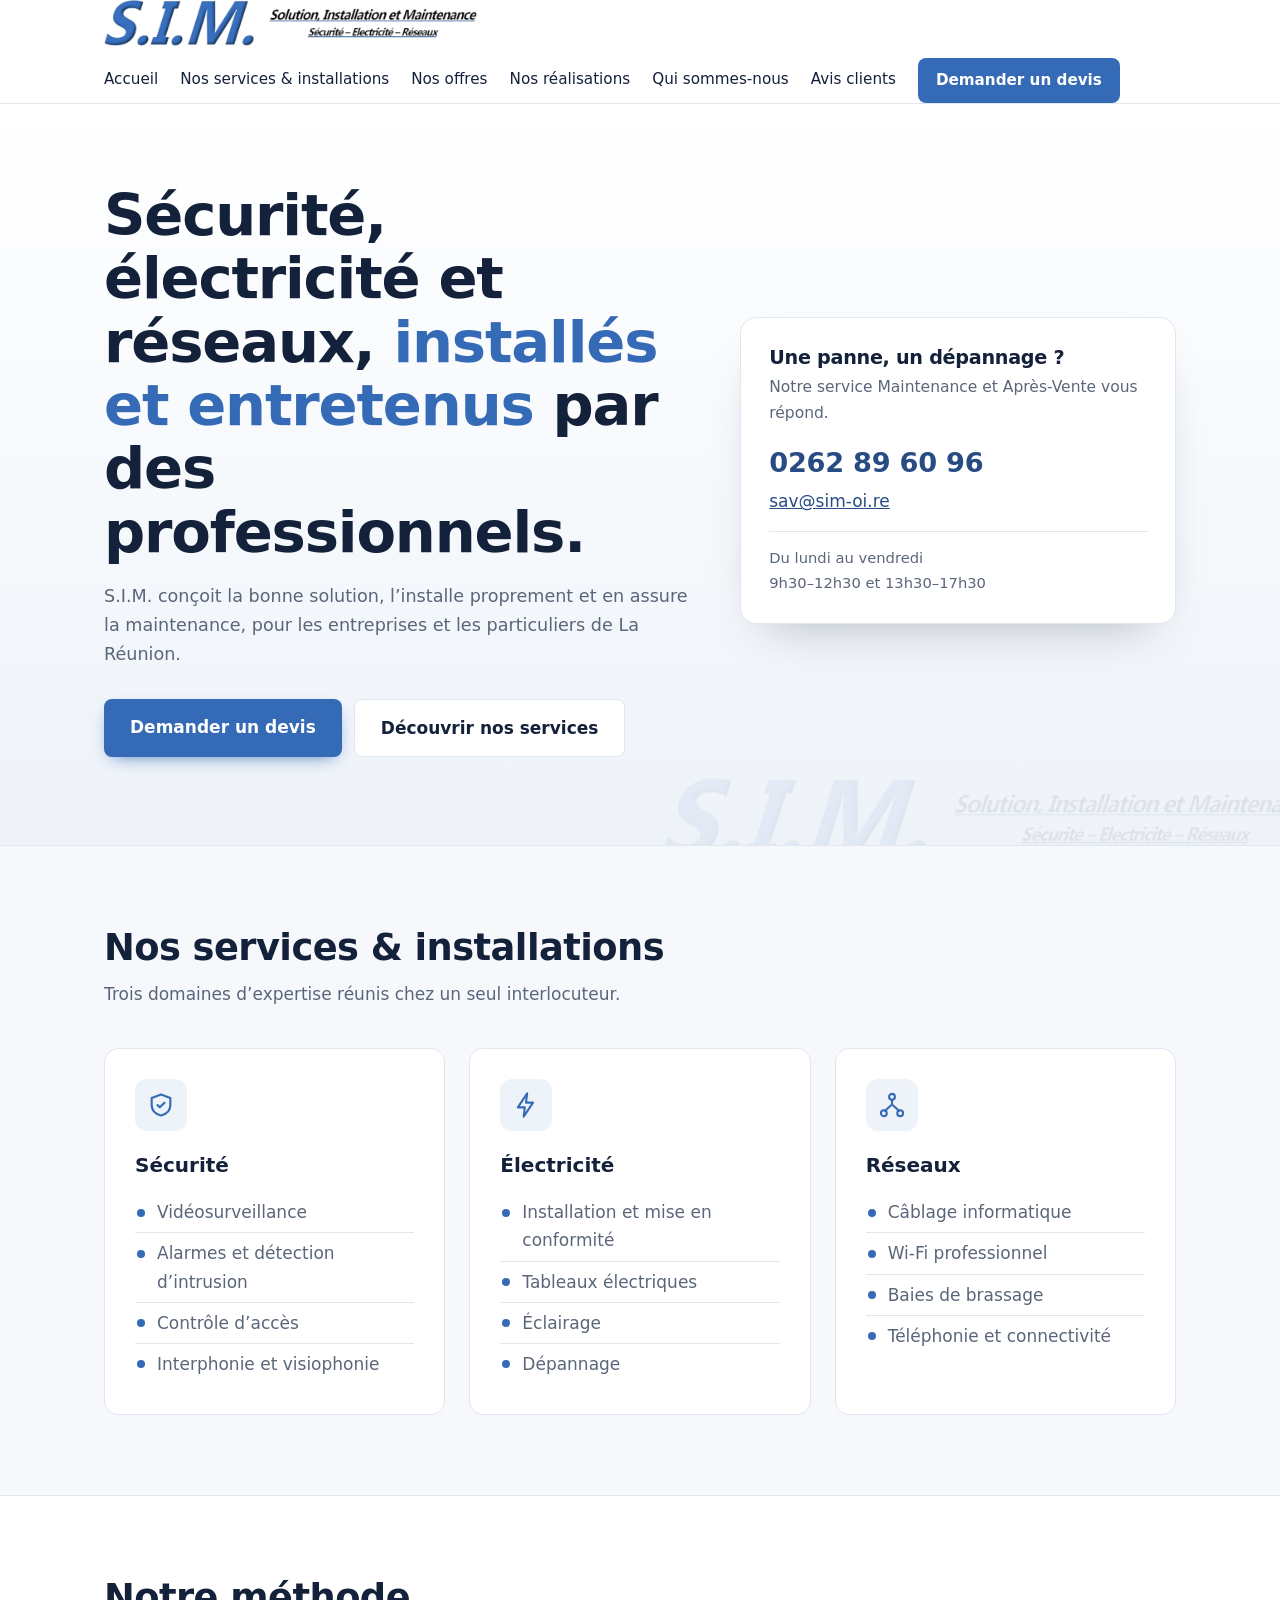
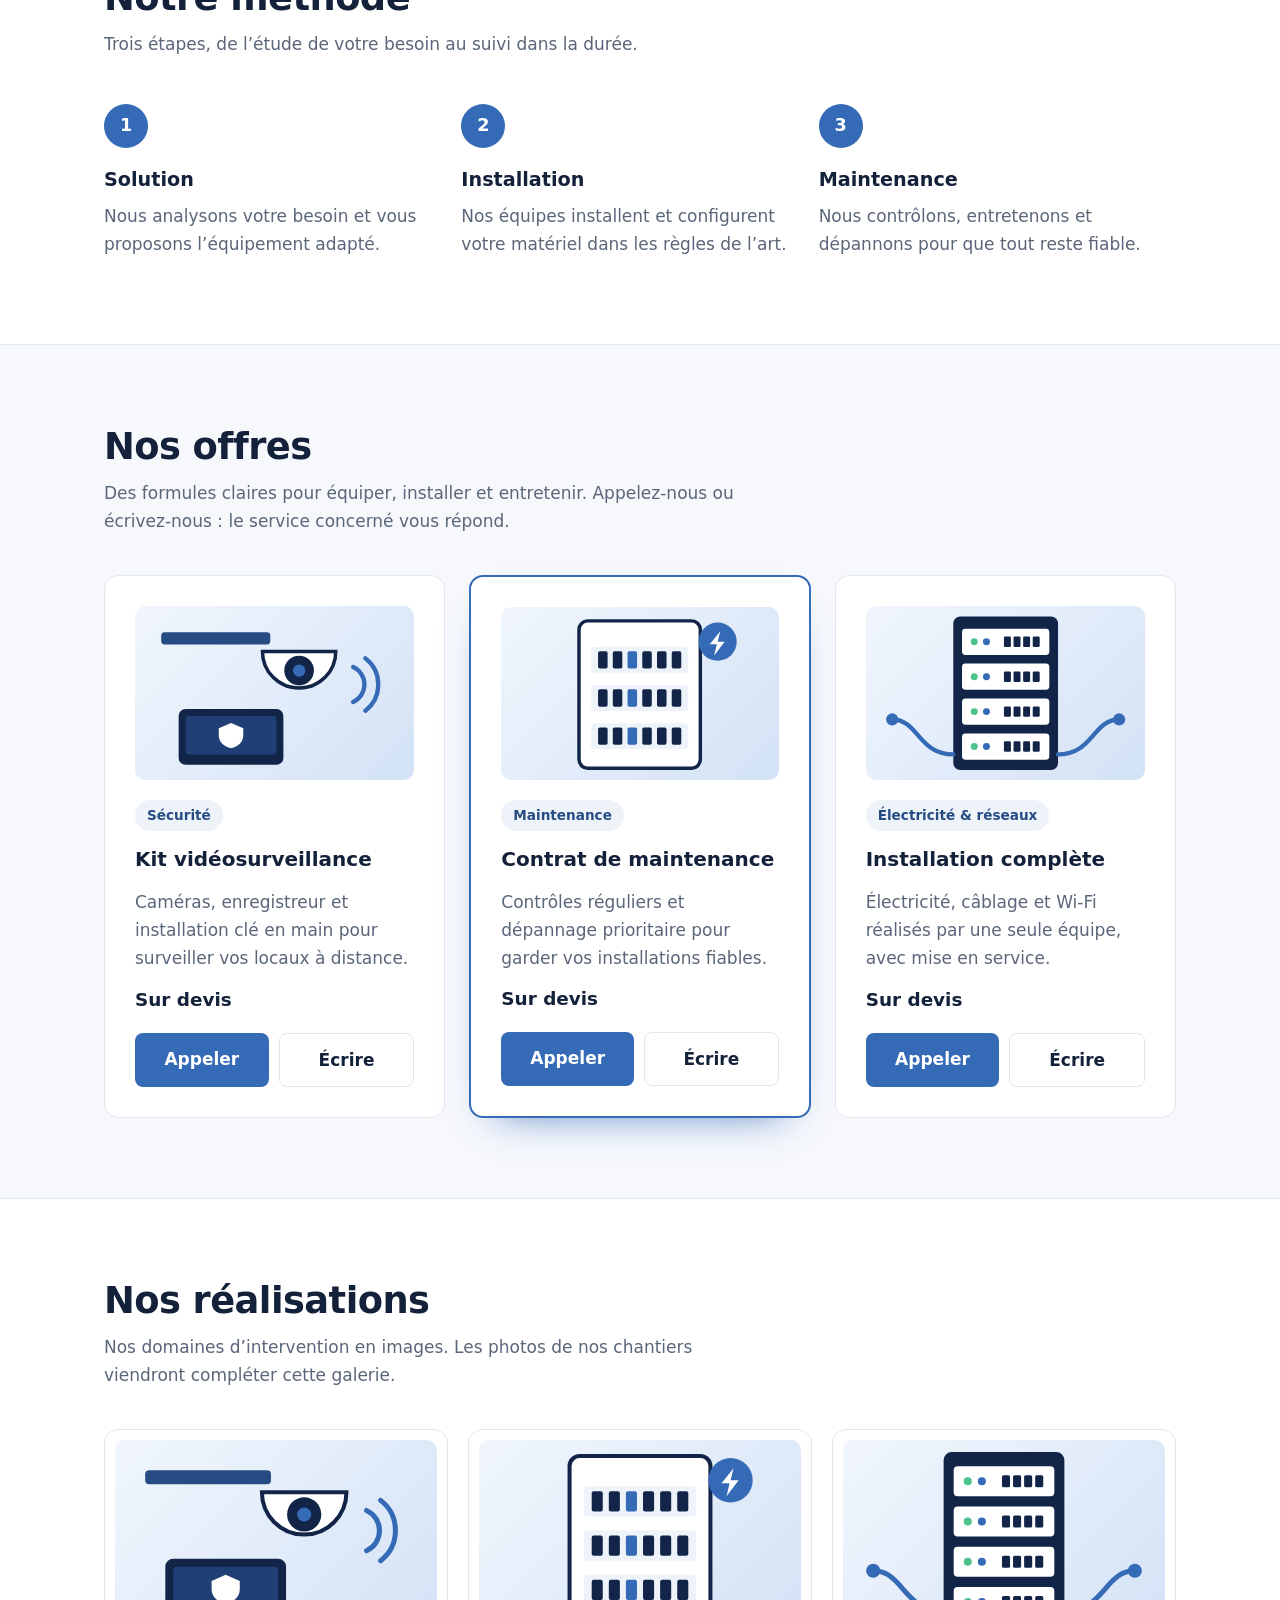
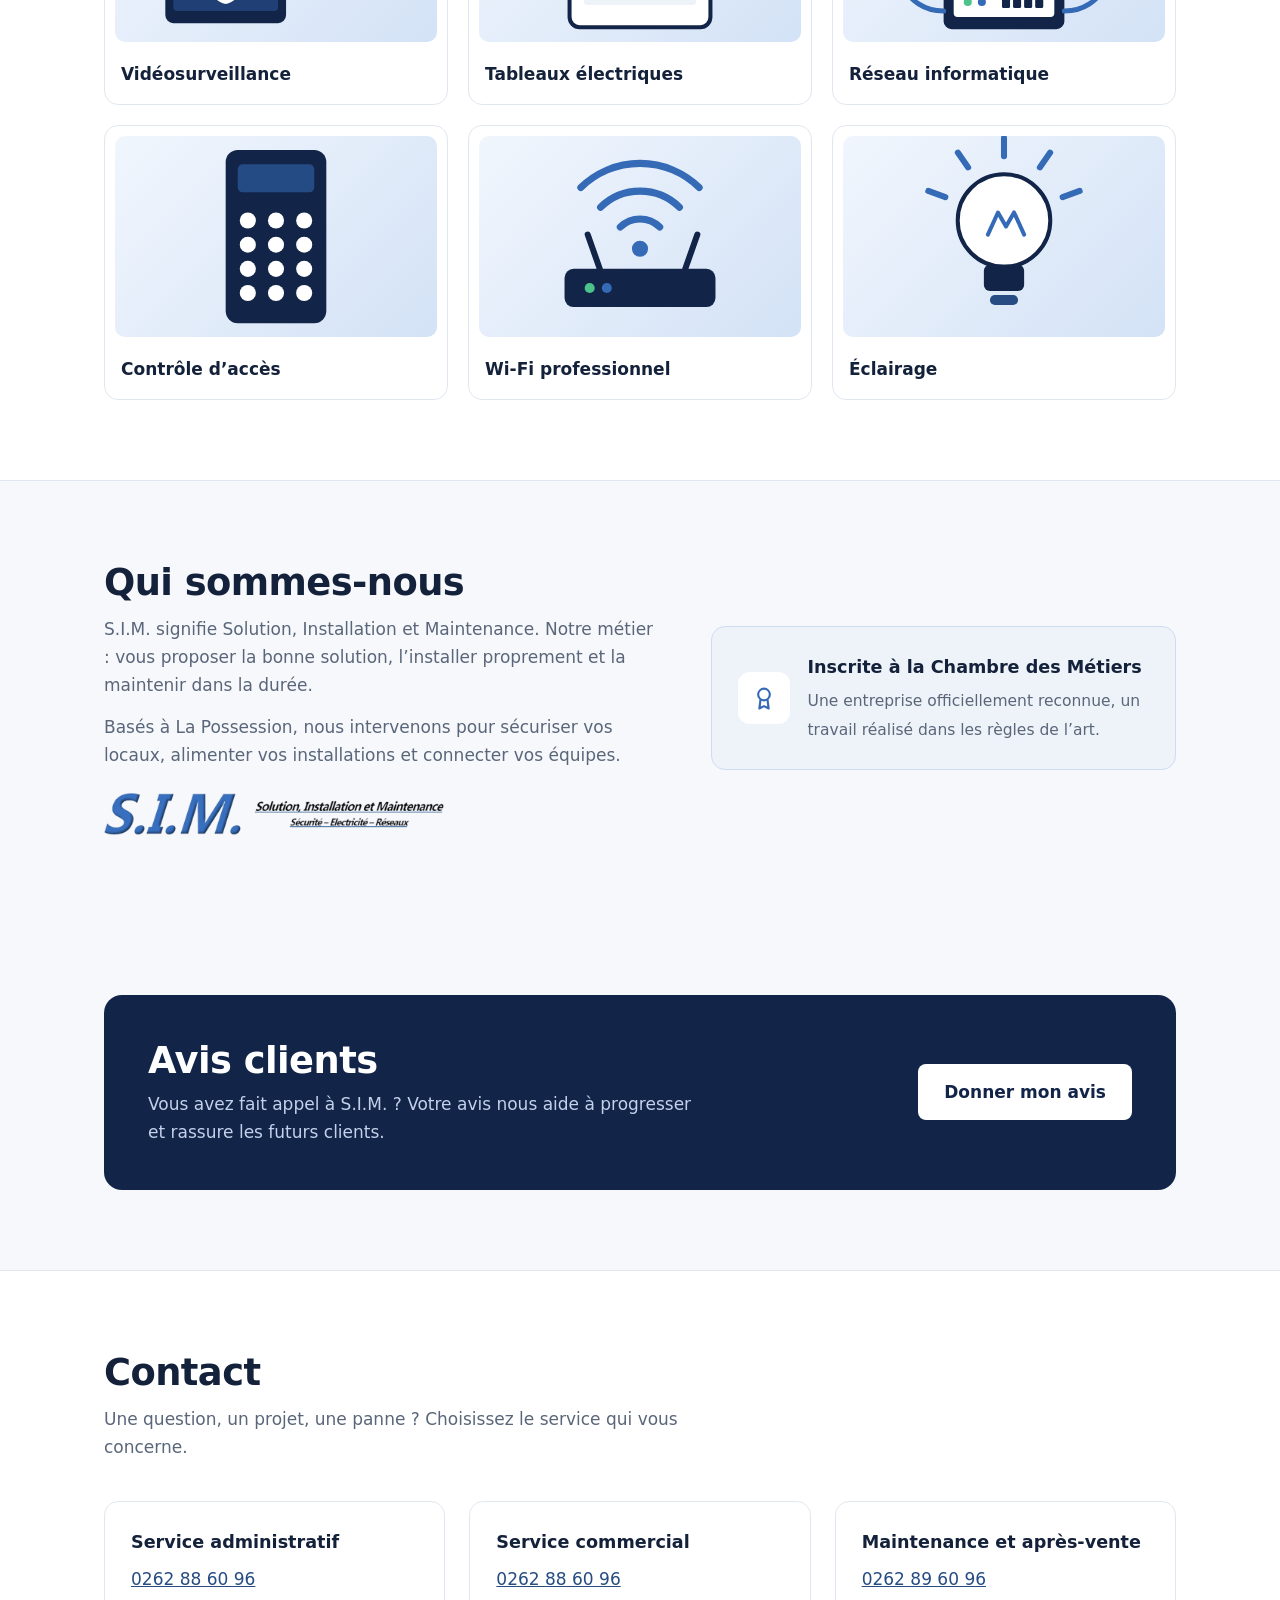
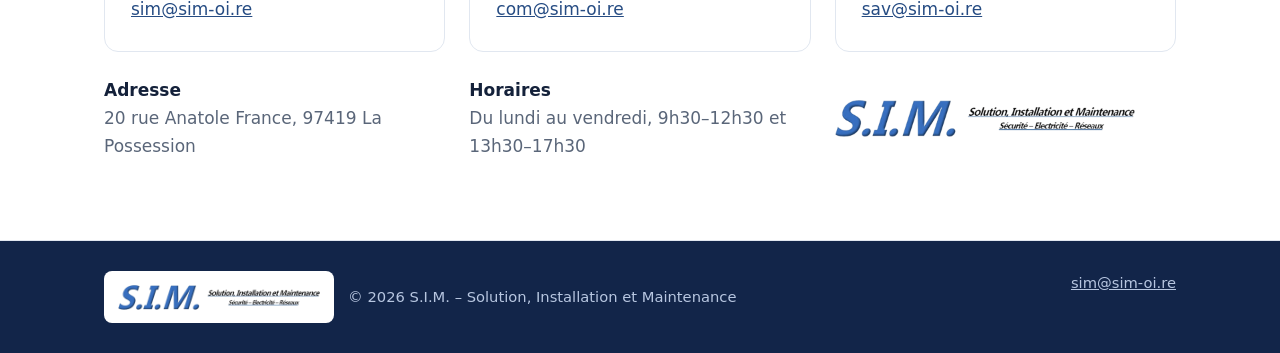
==== index.html @ 98e54aef "Rename index.html.html to index.html" ====
<!DOCTYPE html>
<html lang="fr">
<head>
<meta charset="utf-8">
<meta name="viewport" content="width=device-width, initial-scale=1, viewport-fit=cover">
<meta name="color-scheme" content="light">
<title>S.I.M. – Solution, Installation et Maintenance | La Réunion</title>
<style>
:root{color-scheme:light;box-sizing:border-box;padding-top:env(safe-area-inset-top,0px);padding-bottom:env(safe-area-inset-bottom,0px);
--bg:#f6f8fc;--white:#fff;--text:#14213a;--muted:#5a6679;--blue:#356ab6;--blue-d:#264c83;--soft:#eef3f9;--navy:#122549;--line:#e1e7f0}
*,*::before,*::after{box-sizing:inherit}
html{scroll-behavior:smooth;scroll-padding-top:calc(84px + env(safe-area-inset-top,0px))}
body{margin:0;background:var(--bg);color:var(--text);font:17px/1.65 "Segoe UI",system-ui,-apple-system,Roboto,"Helvetica Neue",Arial,sans-serif;-webkit-font-smoothing:antialiased}
a{color:var(--blue-d)}
:focus-visible{outline:3px solid var(--blue);outline-offset:3px;border-radius:4px}
.wrap{max-width:1120px;margin:0 auto;padding:0 24px}
header{position:sticky;top:env(safe-area-inset-top,0px);z-index:10;background:rgba(255,255,255,.96);border-bottom:1px solid var(--line)}
header .wrap{display:flex;align-items:center;gap:12px 28px;min-height:76px;flex-wrap:wrap;justify-content:space-between}
.logo{display:block;line-height:0}
.logo img{height:46px;width:auto;display:block}
nav{display:flex;gap:4px 22px;align-items:center;flex-wrap:wrap}
nav a{color:var(--text);text-decoration:none;font-size:.95rem;font-weight:500;padding:6px 0;border-bottom:2px solid transparent}
nav a:hover{color:var(--blue-d);border-color:var(--blue)}
nav a.cta{background:var(--blue);color:#fff;padding:10px 18px;border-radius:8px;border:0;font-weight:600}
nav a.cta:hover{background:var(--blue-d);color:#fff}
.btn{display:inline-block;background:var(--blue);color:#fff;padding:14px 26px;border-radius:8px;font-weight:600;text-decoration:none;box-shadow:0 6px 18px -8px var(--blue)}
.btn:hover{background:var(--blue-d)}
.btn.alt{background:var(--white);color:var(--text);border:1.5px solid var(--line);box-shadow:none}
.btn.alt:hover{border-color:var(--blue);color:var(--blue-d)}
.hero{background:linear-gradient(180deg,var(--white),var(--soft));padding:80px 0 88px;border-bottom:1px solid var(--line)}
.hero .wrap{display:grid;grid-template-columns:1.35fr 1fr;gap:48px;align-items:center}
.hero h1{margin:0 0 18px;font-size:clamp(2.2rem,5.2vw,3.6rem);line-height:1.1;letter-spacing:-.02em}
.hero h1 span{color:var(--blue)}
.hero p.lead{max-width:54ch;margin:0 0 30px;color:var(--muted);font-size:1.1rem}
.btns{display:flex;gap:12px;flex-wrap:wrap}
.sav{background:var(--white);border:1px solid var(--line);border-radius:16px;padding:28px;box-shadow:0 24px 48px -28px rgba(20,33,58,.35)}
.sav h2{font-size:1.2rem;margin:0 0 6px}
.sav p{margin:0 0 14px;color:var(--muted);font-size:.97rem}
.sav .tel{display:block;font-size:1.7rem;font-weight:700;color:var(--blue-d);text-decoration:none;letter-spacing:-.01em}
.sav .mail{display:block;margin-top:2px}
.sav .h{margin:16px 0 0;padding-top:14px;border-top:1px solid var(--line);font-size:.92rem}
section{padding:80px 0}
.head{max-width:640px;margin:0 0 40px}
h2{margin:0 0 10px;font-size:clamp(1.7rem,3.6vw,2.3rem);line-height:1.2;letter-spacing:-.015em}
.head p{margin:0;color:var(--muted)}
.grid{display:grid;grid-template-columns:repeat(auto-fit,minmax(280px,1fr));gap:24px}
.card{background:var(--white);border:1px solid var(--line);border-radius:14px;padding:30px}
.ic{width:52px;height:52px;border-radius:12px;background:var(--soft);display:flex;align-items:center;justify-content:center;margin-bottom:18px}
.ic svg{width:28px;height:28px;stroke:var(--blue);fill:none;stroke-width:1.8;stroke-linecap:round;stroke-linejoin:round}
.card h3{margin:0 0 10px;font-size:1.25rem}
.card ul{margin:0;padding:0;list-style:none;color:var(--muted)}
.card li{padding:6px 0 6px 22px;position:relative;border-top:1px solid var(--line)}
.card li:first-child{border-top:0}
.card li::before{content:"";position:absolute;left:2px;top:.95em;width:8px;height:8px;border-radius:50%;background:var(--blue)}
.white{background:var(--white);border-block:1px solid var(--line)}
.steps{display:grid;grid-template-columns:repeat(auto-fit,minmax(240px,1fr));gap:0;counter-reset:s}
.step{padding:6px 32px 6px 0;position:relative}
.step b{display:flex;width:44px;height:44px;border-radius:50%;background:var(--blue);color:#fff;align-items:center;justify-content:center;font-size:1.1rem;margin-bottom:16px}
.step h3{margin:0 0 6px;font-size:1.2rem}
.step p{margin:0;color:var(--muted)}
.shots{display:grid;grid-template-columns:repeat(auto-fit,minmax(260px,1fr));gap:20px}
.shot{aspect-ratio:4/3;border:2px dashed #c3cfe2;border-radius:14px;background:var(--bg);display:flex;align-items:center;justify-content:center;text-align:center;color:var(--muted);padding:16px}
.two{display:grid;grid-template-columns:1.2fr 1fr;gap:48px;align-items:center}
.two p{color:var(--muted);margin:0 0 14px}
.badge{display:flex;gap:18px;align-items:center;background:var(--soft);border:1px solid #cfdcf1;border-radius:14px;padding:26px}
.badge .ic{background:var(--white);margin:0;flex:none}
.badge strong{display:block;font-size:1.1rem;margin-bottom:4px}
.badge span{color:var(--muted);font-size:.97rem}
.avis{background:var(--navy);color:#fff;border-radius:18px;padding:44px;display:flex;gap:24px;align-items:center;justify-content:space-between;flex-wrap:wrap}
.avis h2{margin:0 0 6px;color:#fff}
.avis p{margin:0;color:#c3d1ea;max-width:52ch}
.avis .btn{background:#fff;color:var(--navy);box-shadow:none}
.contacts{display:grid;grid-template-columns:repeat(auto-fit,minmax(260px,1fr));gap:24px}
.contacts .card{padding:26px}
.contacts h3{font-size:1.1rem;margin:0 0 8px}
.contacts p{margin:2px 0;word-break:break-word}
.info{display:grid;grid-template-columns:repeat(auto-fit,minmax(260px,1fr));gap:24px;margin-top:24px;color:var(--muted)}
.info strong{color:var(--text);display:block}
.offer{display:flex;flex-direction:column;gap:12px}
.offer.hl{border:2px solid var(--blue);box-shadow:0 20px 40px -28px var(--blue)}
.tag{align-self:flex-start;background:var(--soft);color:var(--blue-d);font-weight:600;font-size:.85rem;padding:4px 12px;border-radius:999px}
.offer h3{margin:0}
.offer p{margin:0;color:var(--muted)}
.offer ul{margin-bottom:6px}
.offer .price{margin-top:auto;font-weight:700;font-size:1.15rem;color:var(--text)}
.offer .btn{text-align:center;padding:12px 20px}
footer{background:var(--navy);color:#b7c6e0;padding:30px 0;font-size:.92rem}
footer .wrap{display:flex;justify-content:space-between;gap:12px;flex-wrap:wrap}
footer a{color:#b7c6e0}

.logo-bg{background:var(--logo) center/contain no-repeat}
.logo .logo-bg{display:block;height:46px;aspect-ratio:900/111}
.hero{position:relative;overflow:hidden}
.hero .wrap{position:relative;z-index:1}
.hero::after{content:"";position:absolute;right:-40px;bottom:-14px;width:660px;max-width:90%;aspect-ratio:900/111;background:var(--logo) center/contain no-repeat;opacity:.07;pointer-events:none}
header{transition:box-shadow .3s ease}
header.sc{box-shadow:0 10px 30px -18px rgba(20,33,58,.45)}
.card,.sav,.btn,.badge,nav a{transition:transform .35s cubic-bezier(.2,.7,.2,1),box-shadow .35s ease,background-color .25s ease,border-color .25s ease,color .25s ease}
.card:hover{transform:translateY(-5px);box-shadow:0 22px 40px -26px rgba(20,33,58,.5);border-color:#c9d6ea}
.btn:hover{transform:translateY(-2px)}
.art{aspect-ratio:16/10;border-radius:10px;background:linear-gradient(135deg,#f1f6fd,#d3e2f6);overflow:hidden;margin-bottom:6px}
.art svg{width:100%;height:100%;display:block}
.offer .tag{margin-top:2px}
.acts{display:flex;gap:10px;margin-top:6px}
.acts .btn{flex:1;text-align:center;padding:12px 10px;box-shadow:none}
.shot{position:relative;overflow:hidden}
.shot::before{content:"";position:absolute;inset:0;background:var(--logo) center/62% no-repeat;opacity:.09}
.shot span{position:relative}
.about-logo{width:min(340px,100%);aspect-ratio:900/111;margin-top:24px}
.ct-logo{width:min(300px,100%);aspect-ratio:900/111;align-self:center}
.ft{display:flex;align-items:center;gap:14px;flex-wrap:wrap}
.ft-logo{display:block;width:230px;height:52px;padding:8px 14px;background-color:#fff;background-origin:content-box;border-radius:8px}
.js .rv{opacity:0;transform:translateY(16px);transition:opacity .7s ease,transform .7s cubic-bezier(.2,.7,.2,1)}
.js .rv.in{opacity:1;transform:none}
@media (max-width:700px){.logo .logo-bg{height:38px}.hero::after{width:420px}}
@media (prefers-reduced-motion:reduce){.card,.btn{transition:none}.card:hover,.btn:hover{transform:none}.js .rv{opacity:1;transform:none;transition:none}}
.work{margin:0;background:#fff;border:1px solid var(--line);border-radius:14px;padding:10px 10px 16px}
.work figcaption{padding:12px 6px 0;font-weight:600}
dialog{border:0;border-radius:16px;padding:28px;width:min(420px,calc(100vw - 32px));box-shadow:0 30px 80px -20px rgba(20,33,58,.55);color:var(--text);background:#fff}
dialog::backdrop{background:rgba(20,33,58,.5)}
dialog h3{margin:0;font-size:1.15rem}
.ct-v{font-size:1.5rem;font-weight:700;color:var(--blue-d);margin:8px 0 20px;word-break:break-all;user-select:all}
.ct-a{display:flex;gap:10px;flex-wrap:wrap}
.ct-a .btn{flex:1;text-align:center;padding:12px 14px;box-shadow:none;cursor:pointer;font:inherit;font-weight:600}
.ct-x{display:block;margin:16px auto 0;background:none;border:0;color:var(--muted);font:inherit;cursor:pointer;text-decoration:underline}
@media (max-width:860px){.hero .wrap,.two{grid-template-columns:1fr;gap:32px}.hero{padding:56px 0 64px}section{padding:56px 0}.step{padding-right:0;margin-bottom:24px}.avis{padding:30px}}
@media (max-width:700px){header .wrap{padding-bottom:10px}nav{width:100%;flex-wrap:nowrap;overflow-x:auto;gap:20px;padding-bottom:4px}nav a{white-space:nowrap}.logo img{height:40px}body{font-size:16px}}
@media (prefers-reduced-motion:reduce){html{scroll-behavior:auto}}
</style>
<style>:root{--logo:url("[data-uri]")}</style>
</head>
<body>
<svg width="0" height="0" style="position:absolute" aria-hidden="true"><defs>
<symbol id="i-cam" viewBox="0 0 320 200"><rect x="30" y="30" width="125" height="14" rx="4" fill="var(--blue-d)"/><path d="M146 52h84a42 42 0 0 1-84 0z" fill="#fff" stroke="var(--navy)" stroke-width="4"/><circle cx="188" cy="74" r="17" fill="var(--navy)"/><circle cx="188" cy="74" r="7" fill="var(--blue)"/><path d="M250 70a22 22 0 0 1 0 40M264 60a38 38 0 0 1 0 60" fill="none" stroke="var(--blue)" stroke-width="5" stroke-linecap="round"/><rect x="50" y="118" width="120" height="64" rx="8" fill="var(--navy)"/><rect x="58" y="126" width="104" height="44" rx="4" fill="var(--blue)" opacity=".4"/><path d="M110 134l14 6v8c0 8-6 13-14 15-8-2-14-7-14-15v-8z" fill="#fff"/></symbol>
<symbol id="i-panel" viewBox="0 0 320 200"><rect x="90" y="16" width="140" height="170" rx="10" fill="#fff" stroke="var(--navy)" stroke-width="4"/><rect x="104" y="46" width="112" height="30" rx="4" fill="var(--soft)"/><rect x="112" y="51" width="11" height="20" rx="2" fill="var(--navy)"/><rect x="129" y="51" width="11" height="20" rx="2" fill="var(--navy)"/><rect x="146" y="51" width="11" height="20" rx="2" fill="var(--blue)"/><rect x="163" y="51" width="11" height="20" rx="2" fill="var(--navy)"/><rect x="180" y="51" width="11" height="20" rx="2" fill="var(--navy)"/><rect x="197" y="51" width="11" height="20" rx="2" fill="var(--navy)"/><rect x="104" y="90" width="112" height="30" rx="4" fill="var(--soft)"/><rect x="112" y="95" width="11" height="20" rx="2" fill="var(--navy)"/><rect x="129" y="95" width="11" height="20" rx="2" fill="var(--navy)"/><rect x="146" y="95" width="11" height="20" rx="2" fill="var(--blue)"/><rect x="163" y="95" width="11" height="20" rx="2" fill="var(--navy)"/><rect x="180" y="95" width="11" height="20" rx="2" fill="var(--navy)"/><rect x="197" y="95" width="11" height="20" rx="2" fill="var(--navy)"/><rect x="104" y="134" width="112" height="30" rx="4" fill="var(--soft)"/><rect x="112" y="139" width="11" height="20" rx="2" fill="var(--navy)"/><rect x="129" y="139" width="11" height="20" rx="2" fill="var(--navy)"/><rect x="146" y="139" width="11" height="20" rx="2" fill="var(--blue)"/><rect x="163" y="139" width="11" height="20" rx="2" fill="var(--navy)"/><rect x="180" y="139" width="11" height="20" rx="2" fill="var(--navy)"/><rect x="197" y="139" width="11" height="20" rx="2" fill="var(--navy)"/><circle cx="250" cy="40" r="22" fill="var(--blue)"/><path d="M253 28l-12 15h8l-3 13 12-16h-8z" fill="#fff"/></symbol>
<symbol id="i-rack" viewBox="0 0 320 200"><rect x="100" y="12" width="120" height="176" rx="8" fill="var(--navy)"/><rect x="110" y="26" width="100" height="30" rx="4" fill="#fff"/><circle cx="124" cy="41" r="4" fill="#4cc38a"/><circle cx="138" cy="41" r="4" fill="var(--blue)"/><rect x="158" y="35" width="8" height="12" rx="1.5" fill="var(--navy)"/><rect x="169" y="35" width="8" height="12" rx="1.5" fill="var(--navy)"/><rect x="180" y="35" width="8" height="12" rx="1.5" fill="var(--navy)"/><rect x="191" y="35" width="8" height="12" rx="1.5" fill="var(--navy)"/><rect x="110" y="66" width="100" height="30" rx="4" fill="#fff"/><circle cx="124" cy="81" r="4" fill="#4cc38a"/><circle cx="138" cy="81" r="4" fill="var(--blue)"/><rect x="158" y="75" width="8" height="12" rx="1.5" fill="var(--navy)"/><rect x="169" y="75" width="8" height="12" rx="1.5" fill="var(--navy)"/><rect x="180" y="75" width="8" height="12" rx="1.5" fill="var(--navy)"/><rect x="191" y="75" width="8" height="12" rx="1.5" fill="var(--navy)"/><rect x="110" y="106" width="100" height="30" rx="4" fill="#fff"/><circle cx="124" cy="121" r="4" fill="#4cc38a"/><circle cx="138" cy="121" r="4" fill="var(--blue)"/><rect x="158" y="115" width="8" height="12" rx="1.5" fill="var(--navy)"/><rect x="169" y="115" width="8" height="12" rx="1.5" fill="var(--navy)"/><rect x="180" y="115" width="8" height="12" rx="1.5" fill="var(--navy)"/><rect x="191" y="115" width="8" height="12" rx="1.5" fill="var(--navy)"/><rect x="110" y="146" width="100" height="30" rx="4" fill="#fff"/><circle cx="124" cy="161" r="4" fill="#4cc38a"/><circle cx="138" cy="161" r="4" fill="var(--blue)"/><rect x="158" y="155" width="8" height="12" rx="1.5" fill="var(--navy)"/><rect x="169" y="155" width="8" height="12" rx="1.5" fill="var(--navy)"/><rect x="180" y="155" width="8" height="12" rx="1.5" fill="var(--navy)"/><rect x="191" y="155" width="8" height="12" rx="1.5" fill="var(--navy)"/><path d="M100 170c-40 0-40-40-70-40M220 170c40 0 40-40 70-40" fill="none" stroke="var(--blue)" stroke-width="5" stroke-linecap="round"/><circle cx="30" cy="130" r="7" fill="var(--blue)"/><circle cx="290" cy="130" r="7" fill="var(--blue)"/></symbol>
<symbol id="i-access" viewBox="0 0 320 200"><rect x="110" y="14" width="100" height="172" rx="12" fill="var(--navy)"/><rect x="122" y="28" width="76" height="28" rx="5" fill="var(--blue)" opacity=".55"/><circle cx="132" cy="84" r="8" fill="#fff"/><circle cx="160" cy="84" r="8" fill="#fff"/><circle cx="188" cy="84" r="8" fill="#fff"/><circle cx="132" cy="108" r="8" fill="#fff"/><circle cx="160" cy="108" r="8" fill="#fff"/><circle cx="188" cy="108" r="8" fill="#fff"/><circle cx="132" cy="132" r="8" fill="#fff"/><circle cx="160" cy="132" r="8" fill="#fff"/><circle cx="188" cy="132" r="8" fill="#fff"/><circle cx="132" cy="156" r="8" fill="#fff"/><circle cx="160" cy="156" r="8" fill="#fff"/><circle cx="188" cy="156" r="8" fill="#fff"/></symbol>
<symbol id="i-wifi" viewBox="0 0 320 200"><rect x="85" y="132" width="150" height="38" rx="9" fill="var(--navy)"/><circle cx="110" cy="151" r="5" fill="#4cc38a"/><circle cx="127" cy="151" r="5" fill="var(--blue)"/><path d="M205 132l12-34M120 132l-12-34" stroke="var(--navy)" stroke-width="6" stroke-linecap="round"/><circle cx="160" cy="112" r="8" fill="var(--blue)"/><path d="M140.4 90.4a28 28 0 0 1 39.2 0" fill="none" stroke="var(--blue)" stroke-width="7" stroke-linecap="round"/><path d="M120.8 70.8a56 56 0 0 1 78.4 0" fill="none" stroke="var(--blue)" stroke-width="7" stroke-linecap="round"/><path d="M101.2 51.2a84 84 0 0 1 117.6 0" fill="none" stroke="var(--blue)" stroke-width="7" stroke-linecap="round"/></symbol>
<symbol id="i-light" viewBox="0 0 320 200"><circle cx="160" cy="84" r="46" fill="#fff" stroke="var(--navy)" stroke-width="4"/><path d="M144 98l10-22 8 14 8-14 10 22" fill="none" stroke="var(--blue)" stroke-width="4" stroke-linecap="round" stroke-linejoin="round"/><rect x="140" y="128" width="40" height="26" rx="6" fill="var(--navy)"/><rect x="146" y="158" width="28" height="10" rx="5" fill="var(--blue-d)"/><path d="M218.3 60.8L235.2 54.6" stroke="var(--blue)" stroke-width="6" stroke-linecap="round"/><path d="M195.6 31.2L205.9 16.5" stroke="var(--blue)" stroke-width="6" stroke-linecap="round"/><path d="M160.0 20.0L160.0 2.0" stroke="var(--blue)" stroke-width="6" stroke-linecap="round"/><path d="M124.4 31.2L114.1 16.5" stroke="var(--blue)" stroke-width="6" stroke-linecap="round"/><path d="M101.7 60.8L84.8 54.6" stroke="var(--blue)" stroke-width="6" stroke-linecap="round"/></symbol>
</defs></svg>
<header>
  <div class="wrap">
    <a class="logo" href="#accueil" aria-label="S.I.M. – accueil"><span class="logo-bg" role="img" aria-label="S.I.M. – Solution, Installation et Maintenance – Sécurité, Électricité, Réseaux"></span></a>
    <nav aria-label="Navigation principale">
      <a href="#accueil">Accueil</a>
      <a href="#services">Nos services &amp; installations</a>
      <a href="#offres">Nos offres</a>
      <a href="#realisations">Nos réalisations</a>
      <a href="#apropos">Qui sommes-nous</a>
      <a href="#avis">Avis clients</a>
      <a class="cta" href="#contact">Demander un devis</a>
    </nav>
  </div>
</header>

<main>
  <div class="hero" id="accueil">
    <div class="wrap">
      <div>
        <h1>Sécurité, électricité et réseaux, <span>installés et entretenus</span> par des professionnels.</h1>
        <p class="lead">S.I.M. conçoit la bonne solution, l’installe proprement et en assure la maintenance, pour les entreprises et les particuliers de La Réunion.</p>
        <div class="btns">
          <a class="btn" href="#contact">Demander un devis</a>
          <a class="btn alt" href="#services">Découvrir nos services</a>
        </div>
      </div>
      <aside class="sav" aria-label="Maintenance et après-vente">
        <h2>Une panne, un dépannage ?</h2>
        <p>Notre service Maintenance et Après-Vente vous répond.</p>
        <a class="tel" href="tel:+262262896096">0262 89 60 96</a>
        <a class="mail" href="mailto:sav@sim-oi.re">sav@sim-oi.re</a>
        <p class="h">Du lundi au vendredi<br>9h30–12h30 et 13h30–17h30</p>
      </aside>
    </div>
  </div>

  <section id="services">
    <div class="wrap">
      <div class="head">
        <h2>Nos services &amp; installations</h2>
        <p>Trois domaines d’expertise réunis chez un seul interlocuteur.</p>
      </div>
      <div class="grid">
        <div class="card">
          <div class="ic"><svg viewBox="0 0 24 24" aria-hidden="true"><path d="M12 3l8 3v6c0 4.5-3.2 7.8-8 9-4.8-1.2-8-4.5-8-9V6z"/><path d="M9 12l2 2 4-4"/></svg></div>
          <h3>Sécurité</h3>
          <ul><li>Vidéosurveillance</li><li>Alarmes et détection d’intrusion</li><li>Contrôle d’accès</li><li>Interphonie et visiophonie</li></ul>
        </div>
        <div class="card">
          <div class="ic"><svg viewBox="0 0 24 24" aria-hidden="true"><path d="M13 2L5 14h6l-1 8 8-12h-6z"/></svg></div>
          <h3>Électricité</h3>
          <ul><li>Installation et mise en conformité</li><li>Tableaux électriques</li><li>Éclairage</li><li>Dépannage</li></ul>
        </div>
        <div class="card">
          <div class="ic"><svg viewBox="0 0 24 24" aria-hidden="true"><circle cx="12" cy="5" r="2.5"/><circle cx="5" cy="19" r="2.5"/><circle cx="19" cy="19" r="2.5"/><path d="M12 7.5v4M12 11.5L6 17M12 11.5L18 17"/></svg></div>
          <h3>Réseaux</h3>
          <ul><li>Câblage informatique</li><li>Wi-Fi professionnel</li><li>Baies de brassage</li><li>Téléphonie et connectivité</li></ul>
        </div>
      </div>
    </div>
  </section>

  <section class="white" id="methode">
    <div class="wrap">
      <div class="head">
        <h2>Notre méthode</h2>
        <p>Trois étapes, de l’étude de votre besoin au suivi dans la durée.</p>
      </div>
      <div class="steps">
        <div class="step"><b>1</b><h3>Solution</h3><p>Nous analysons votre besoin et vous proposons l’équipement adapté.</p></div>
        <div class="step"><b>2</b><h3>Installation</h3><p>Nos équipes installent et configurent votre matériel dans les règles de l’art.</p></div>
        <div class="step"><b>3</b><h3>Maintenance</h3><p>Nous contrôlons, entretenons et dépannons pour que tout reste fiable.</p></div>
      </div>
    </div>
  </section>

  <section id="offres">
    <div class="wrap">
      <div class="head">
        <h2>Nos offres</h2>
        <p>Des formules claires pour équiper, installer et entretenir. Appelez-nous ou écrivez-nous : le service concerné vous répond.</p>
      </div>
      <div class="grid">
        <div class="card offer">
          <div class="art"><svg viewBox="0 0 320 200" aria-hidden="true"><use href="#i-cam"/></svg></div><span class="tag">Sécurité</span>
          <h3>Kit vidéosurveillance</h3>
          <p>Caméras, enregistreur et installation clé en main pour surveiller vos locaux à distance.</p>
          <div class="price">Sur devis</div>
          <div class="acts"><a class="btn" href="tel:+262262886096">Appeler</a><a class="btn alt" href="mailto:com@sim-oi.re?subject=Offre%20kit%20vid%C3%A9osurveillance">Écrire</a></div>
        </div>
        <div class="card offer hl">
          <div class="art"><svg viewBox="0 0 320 200" aria-hidden="true"><use href="#i-panel"/></svg></div><span class="tag">Maintenance</span>
          <h3>Contrat de maintenance</h3>
          <p>Contrôles réguliers et dépannage prioritaire pour garder vos installations fiables.</p>
          <div class="price">Sur devis</div>
          <div class="acts"><a class="btn" href="tel:+262262896096">Appeler</a><a class="btn alt" href="mailto:sav@sim-oi.re?subject=Offre%20contrat%20de%20maintenance">Écrire</a></div>
        </div>
        <div class="card offer">
          <div class="art"><svg viewBox="0 0 320 200" aria-hidden="true"><use href="#i-rack"/></svg></div><span class="tag">Électricité &amp; réseaux</span>
          <h3>Installation complète</h3>
          <p>Électricité, câblage et Wi-Fi réalisés par une seule équipe, avec mise en service.</p>
          <div class="price">Sur devis</div>
          <div class="acts"><a class="btn" href="tel:+262262886096">Appeler</a><a class="btn alt" href="mailto:com@sim-oi.re?subject=Offre%20installation%20compl%C3%A8te">Écrire</a></div>
        </div>
      </div>
    </div>
  </section>

  <section class="white" id="realisations">
    <div class="wrap">
      <div class="head">
        <h2>Nos réalisations</h2>
        <p>Nos domaines d’intervention en images. Les photos de nos chantiers viendront compléter cette galerie.</p>
      </div>
      <div class="shots">
        <figure class="work"><div class="art"><svg viewBox="0 0 320 200" aria-hidden="true"><use href="#i-cam"/></svg></div><figcaption>Vidéosurveillance</figcaption></figure>
        <figure class="work"><div class="art"><svg viewBox="0 0 320 200" aria-hidden="true"><use href="#i-panel"/></svg></div><figcaption>Tableaux électriques</figcaption></figure>
        <figure class="work"><div class="art"><svg viewBox="0 0 320 200" aria-hidden="true"><use href="#i-rack"/></svg></div><figcaption>Réseau informatique</figcaption></figure>
        <figure class="work"><div class="art"><svg viewBox="0 0 320 200" aria-hidden="true"><use href="#i-access"/></svg></div><figcaption>Contrôle d’accès</figcaption></figure>
        <figure class="work"><div class="art"><svg viewBox="0 0 320 200" aria-hidden="true"><use href="#i-wifi"/></svg></div><figcaption>Wi-Fi professionnel</figcaption></figure>
        <figure class="work"><div class="art"><svg viewBox="0 0 320 200" aria-hidden="true"><use href="#i-light"/></svg></div><figcaption>Éclairage</figcaption></figure>
      </div>
    </div>
  </section>

  <section id="apropos">
    <div class="wrap two">
      <div>
        <h2>Qui sommes-nous</h2>
        <p>S.I.M. signifie Solution, Installation et Maintenance. Notre métier : vous proposer la bonne solution, l’installer proprement et la maintenir dans la durée.</p>
        <p>Basés à La Possession, nous intervenons pour sécuriser vos locaux, alimenter vos installations et connecter vos équipes.</p>
        <div class="logo-bg about-logo" role="img" aria-label="Logo S.I.M."></div>
      </div>
      <div class="badge">
        <div class="ic"><svg viewBox="0 0 24 24" aria-hidden="true"><circle cx="12" cy="9" r="5"/><path d="M9 13.5L8 21l4-2 4 2-1-7.5"/></svg></div>
        <div><strong>Inscrite à la Chambre des Métiers</strong><span>Une entreprise officiellement reconnue, un travail réalisé dans les règles de l’art.</span></div>
      </div>
    </div>
  </section>

  <section id="avis">
    <div class="wrap">
      <div class="avis">
        <div>
          <h2>Avis clients</h2>
          <p>Vous avez fait appel à S.I.M. ? Votre avis nous aide à progresser et rassure les futurs clients.</p>
        </div>
        <a class="btn" href="mailto:sim@sim-oi.re?subject=Mon%20avis%20sur%20S.I.M.">Donner mon avis</a>
      </div>
    </div>
  </section>

  <section class="white" id="contact">
    <div class="wrap">
      <div class="head">
        <h2>Contact</h2>
        <p>Une question, un projet, une panne ? Choisissez le service qui vous concerne.</p>
      </div>
      <div class="contacts">
        <div class="card"><h3>Service administratif</h3><p><a href="tel:+262262886096">0262 88 60 96</a></p><p><a href="mailto:sim@sim-oi.re">sim@sim-oi.re</a></p></div>
        <div class="card"><h3>Service commercial</h3><p><a href="tel:+262262886096">0262 88 60 96</a></p><p><a href="mailto:com@sim-oi.re">com@sim-oi.re</a></p></div>
        <div class="card"><h3>Maintenance et après-vente</h3><p><a href="tel:+262262896096">0262 89 60 96</a></p><p><a href="mailto:sav@sim-oi.re">sav@sim-oi.re</a></p></div>
      </div>
      <div class="info">
        <div><strong>Adresse</strong>20 rue Anatole France, 97419 La Possession</div>
        <div><strong>Horaires</strong>Du lundi au vendredi, 9h30–12h30 et 13h30–17h30</div>
        <div class="logo-bg ct-logo" role="img" aria-label="Logo S.I.M."></div>
      </div>
    </div>
  </section>
</main>

<footer>
  <div class="wrap">
    <span class="ft"><span class="logo-bg ft-logo" role="img" aria-label="Logo S.I.M."></span>© 2026 S.I.M. – Solution, Installation et Maintenance</span>
    <a href="mailto:sim@sim-oi.re">sim@sim-oi.re</a>
  </div>
</footer>
<script>
(function(){
var d=document,hd=d.querySelector("header");
function s(){hd.classList.toggle("sc",window.scrollY>8)}
s();window.addEventListener("scroll",s,{passive:true});
if(!("IntersectionObserver" in window)||window.matchMedia("(prefers-reduced-motion: reduce)").matches)return;
var els=d.querySelectorAll(".head,.card,.step,.shot,.work,.badge,.avis,.sav,.about-logo,.info>div");
els.forEach(function(e){e.classList.add("rv");var i=Array.prototype.indexOf.call(e.parentNode.children,e);e.style.transitionDelay=(Math.min(i,4)*90)+"ms"});
d.documentElement.classList.add("js");
var io=new IntersectionObserver(function(en){en.forEach(function(x){if(x.isIntersecting){var t=x.target;t.classList.add("in");io.unobserve(t);setTimeout(function(){t.classList.remove("rv","in");t.style.transitionDelay=""},1300)}})},{threshold:.12,rootMargin:"0px 0px -40px 0px"});
els.forEach(function(e){io.observe(e)});
})();
</script>
<dialog id="ct" aria-labelledby="ct-t"><h3 id="ct-t"></h3><p class="ct-v" id="ct-v"></p><div class="ct-a"><a class="btn" id="ct-go" target="_top" rel="noopener"></a><button class="btn alt" type="button" id="ct-cp">Copier</button></div><button class="ct-x" type="button" id="ct-x">Fermer</button></dialog>
<script>
(function(){
var dg=document.getElementById("ct");if(!dg||!dg.showModal)return;
var T=document.getElementById("ct-t"),V=document.getElementById("ct-v"),G=document.getElementById("ct-go"),C=document.getElementById("ct-cp"),raw="";
document.addEventListener("click",function(e){
var a=e.target.closest&&e.target.closest('a[href^="tel:"],a[href^="mailto:"]');
if(!a||a.id==="ct-go")return;e.preventDefault();
var href=a.getAttribute("href"),tel=href.indexOf("tel:")===0;
if(tel){var d=href.slice(4).replace(/\D/g,"");if(d.indexOf("262")===0)d=d.slice(3);d="0"+d;raw=d;V.textContent=d.replace(/^(\d{4})(\d\d)(\d\d)(\d\d)$/,"$1 $2 $3 $4");T.textContent="Appeler S.I.M.";G.textContent="Lancer l’appel"}
else{raw=href.slice(7).split("?")[0];V.textContent=raw;T.textContent="Écrire à S.I.M.";G.textContent="Ouvrir ma messagerie"}
G.setAttribute("href",href);C.textContent="Copier";dg.showModal();
});
C.addEventListener("click",function(){
function ok(){C.textContent="Copié ✓"}
function ko(){C.textContent="Sélectionnez le texte";var r=document.createRange();r.selectNodeContents(V);var s=getSelection();s.removeAllRanges();s.addRange(r)}
try{navigator.clipboard.writeText(raw).then(ok,ko)}catch(x){ko()}
});
document.getElementById("ct-x").addEventListener("click",function(){dg.close()});
dg.addEventListener("click",function(e){if(e.target===dg)dg.close()});
})();
</script>
</body>
</html>
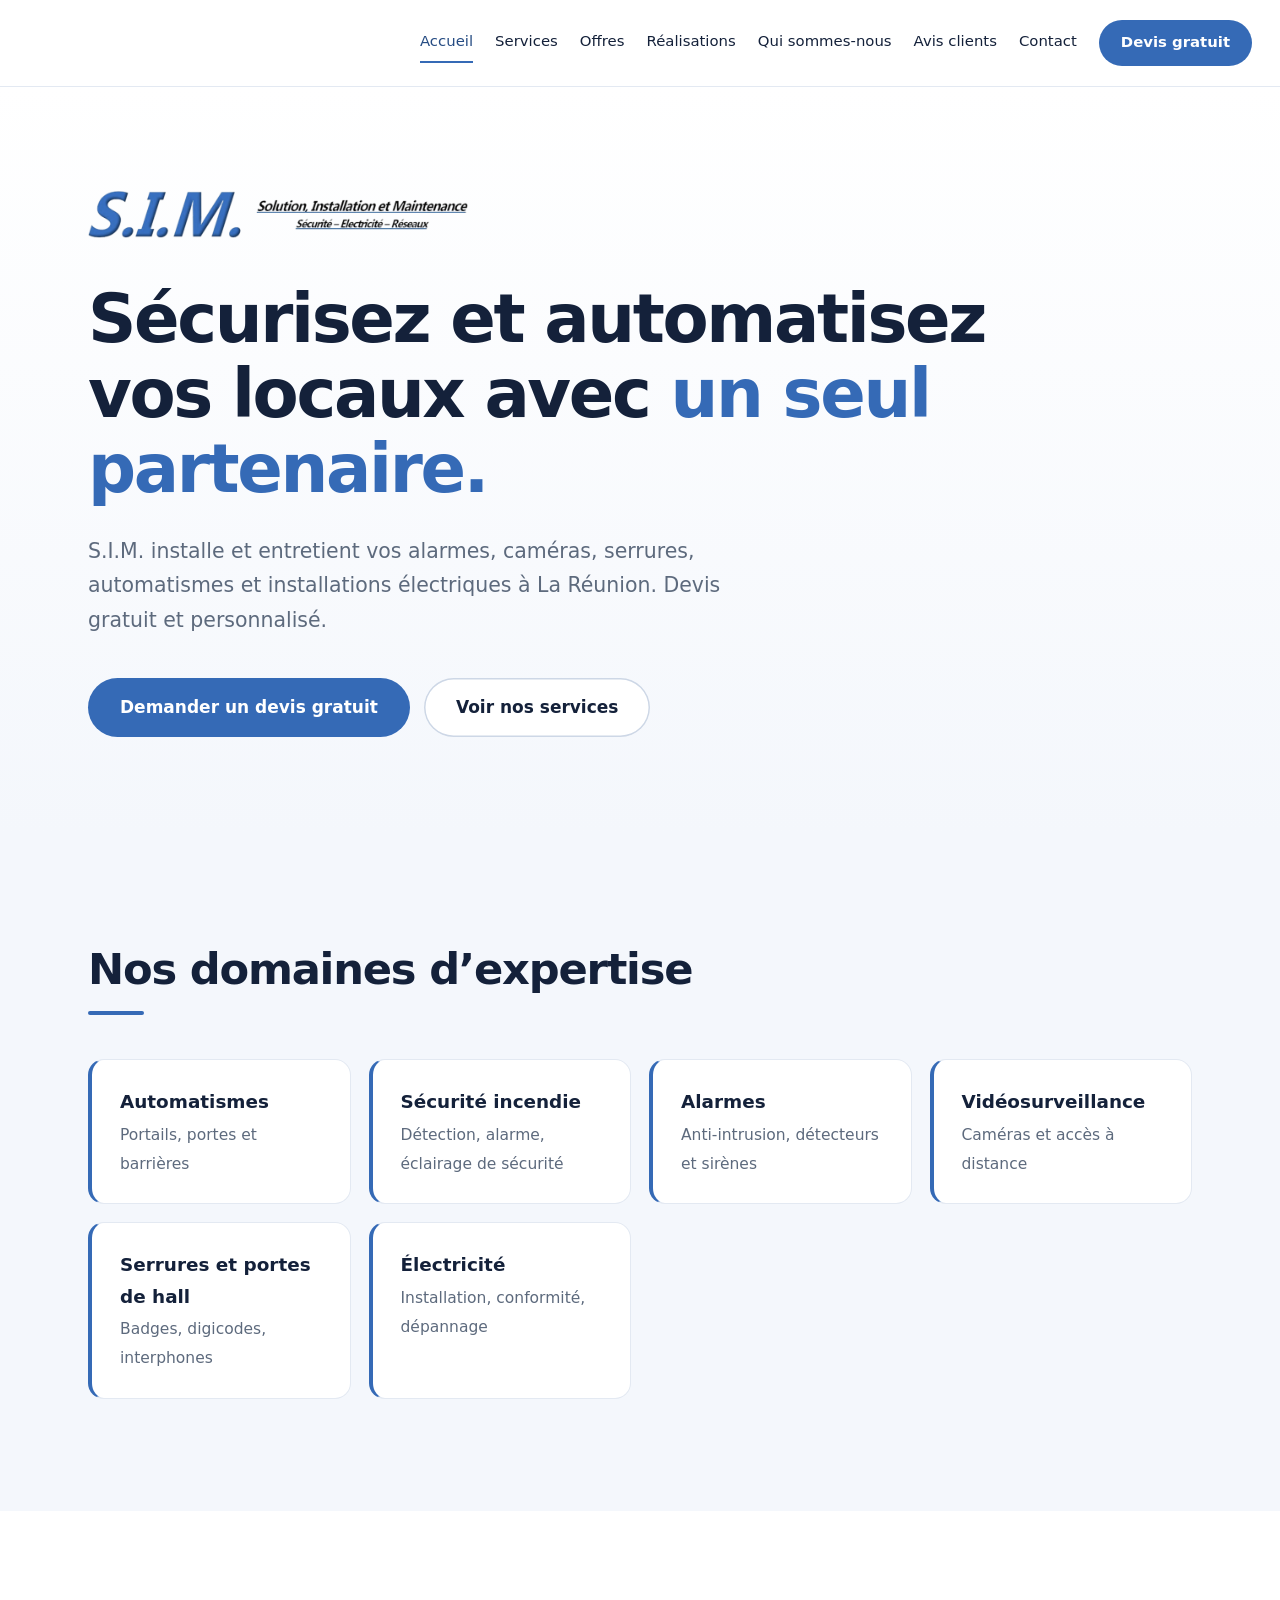
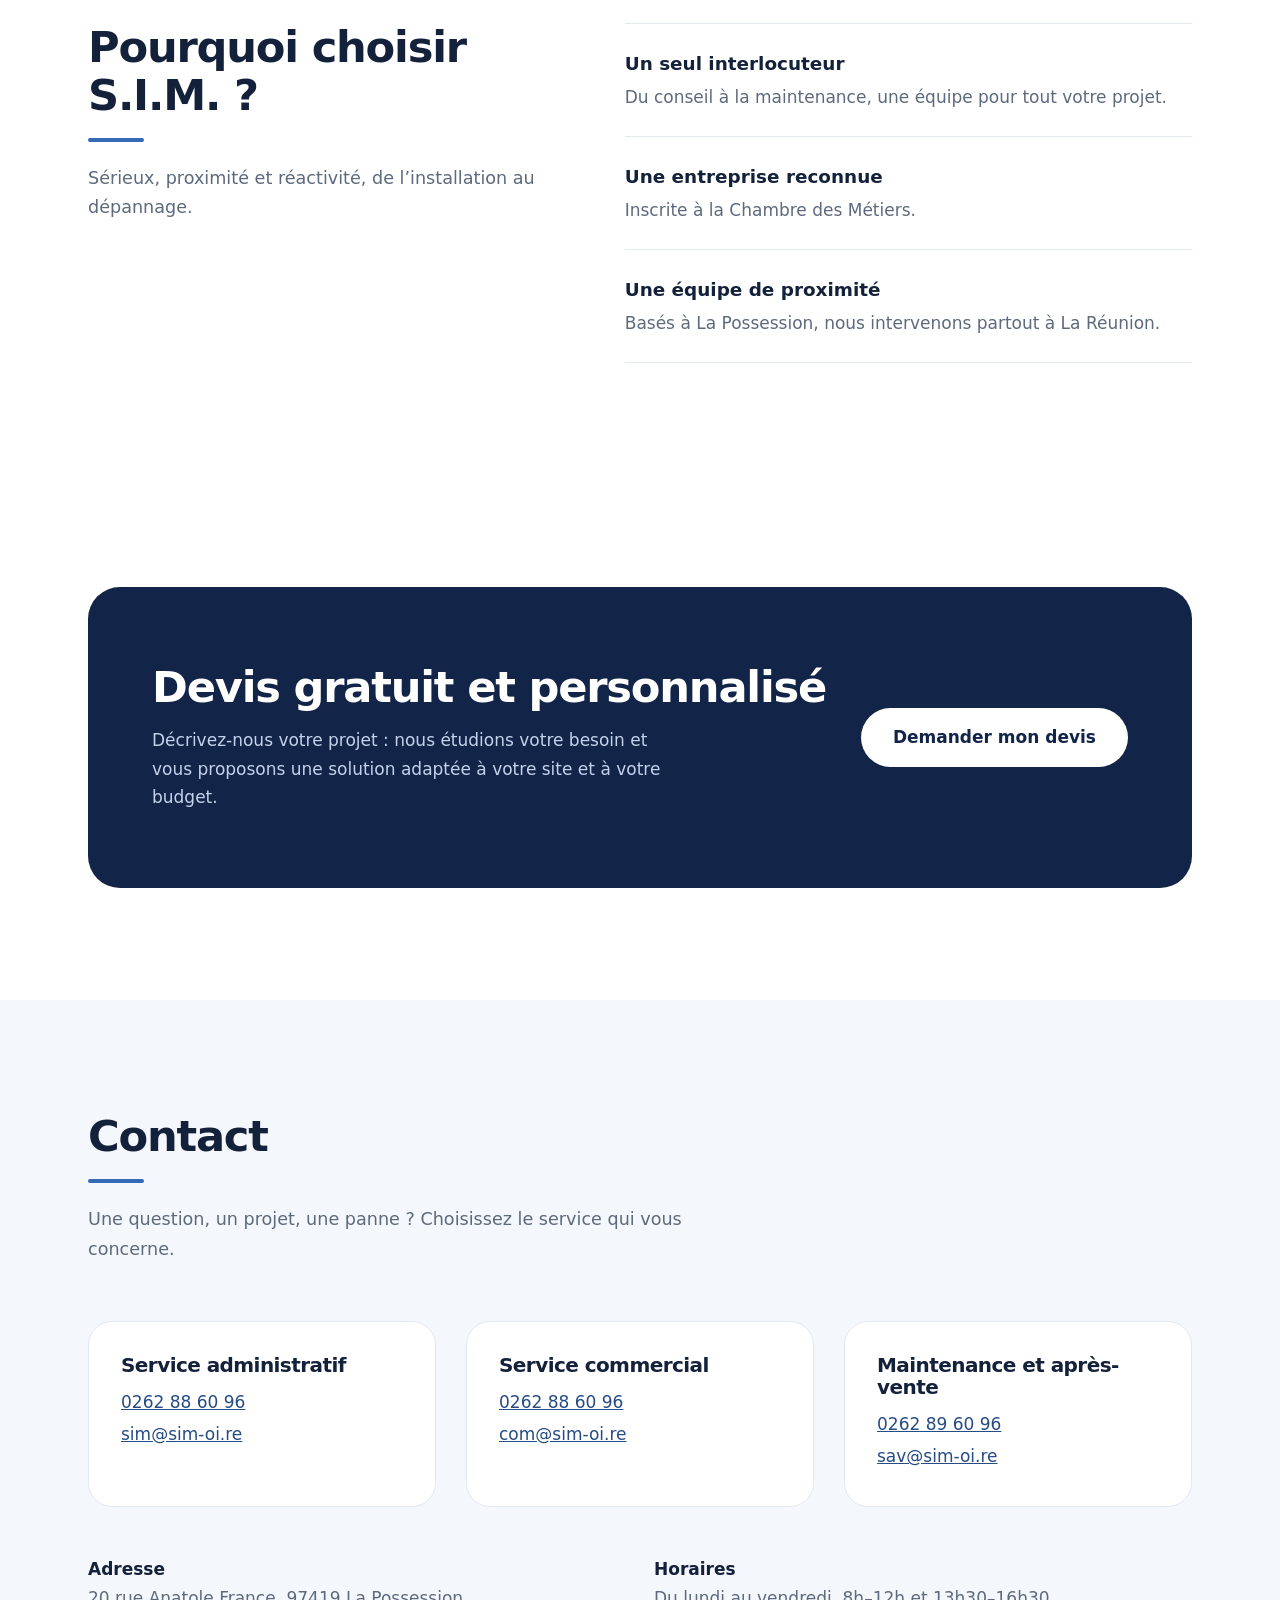
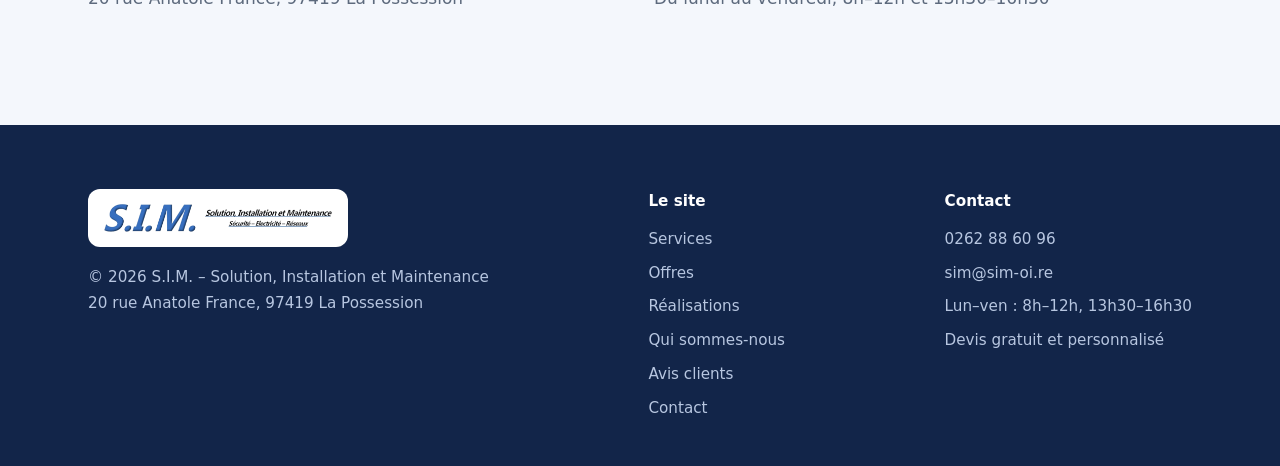
==== commit b6c6130a: "Add files via upload" ====
--- a/index.html
+++ b/index.html
@@ -4,132 +4,11 @@
 <meta charset="utf-8">
 <meta name="viewport" content="width=device-width, initial-scale=1, viewport-fit=cover">
 <meta name="color-scheme" content="light">
-<title>S.I.M. – Solution, Installation et Maintenance | La Réunion</title>
-<style>
-:root{color-scheme:light;box-sizing:border-box;padding-top:env(safe-area-inset-top,0px);padding-bottom:env(safe-area-inset-bottom,0px);
---bg:#f6f8fc;--white:#fff;--text:#14213a;--muted:#5a6679;--blue:#356ab6;--blue-d:#264c83;--soft:#eef3f9;--navy:#122549;--line:#e1e7f0}
-*,*::before,*::after{box-sizing:inherit}
-html{scroll-behavior:smooth;scroll-padding-top:calc(84px + env(safe-area-inset-top,0px))}
-body{margin:0;background:var(--bg);color:var(--text);font:17px/1.65 "Segoe UI",system-ui,-apple-system,Roboto,"Helvetica Neue",Arial,sans-serif;-webkit-font-smoothing:antialiased}
-a{color:var(--blue-d)}
-:focus-visible{outline:3px solid var(--blue);outline-offset:3px;border-radius:4px}
-.wrap{max-width:1120px;margin:0 auto;padding:0 24px}
-header{position:sticky;top:env(safe-area-inset-top,0px);z-index:10;background:rgba(255,255,255,.96);border-bottom:1px solid var(--line)}
-header .wrap{display:flex;align-items:center;gap:12px 28px;min-height:76px;flex-wrap:wrap;justify-content:space-between}
-.logo{display:block;line-height:0}
-.logo img{height:46px;width:auto;display:block}
-nav{display:flex;gap:4px 22px;align-items:center;flex-wrap:wrap}
-nav a{color:var(--text);text-decoration:none;font-size:.95rem;font-weight:500;padding:6px 0;border-bottom:2px solid transparent}
-nav a:hover{color:var(--blue-d);border-color:var(--blue)}
-nav a.cta{background:var(--blue);color:#fff;padding:10px 18px;border-radius:8px;border:0;font-weight:600}
-nav a.cta:hover{background:var(--blue-d);color:#fff}
-.btn{display:inline-block;background:var(--blue);color:#fff;padding:14px 26px;border-radius:8px;font-weight:600;text-decoration:none;box-shadow:0 6px 18px -8px var(--blue)}
-.btn:hover{background:var(--blue-d)}
-.btn.alt{background:var(--white);color:var(--text);border:1.5px solid var(--line);box-shadow:none}
-.btn.alt:hover{border-color:var(--blue);color:var(--blue-d)}
-.hero{background:linear-gradient(180deg,var(--white),var(--soft));padding:80px 0 88px;border-bottom:1px solid var(--line)}
-.hero .wrap{display:grid;grid-template-columns:1.35fr 1fr;gap:48px;align-items:center}
-.hero h1{margin:0 0 18px;font-size:clamp(2.2rem,5.2vw,3.6rem);line-height:1.1;letter-spacing:-.02em}
-.hero h1 span{color:var(--blue)}
-.hero p.lead{max-width:54ch;margin:0 0 30px;color:var(--muted);font-size:1.1rem}
-.btns{display:flex;gap:12px;flex-wrap:wrap}
-.sav{background:var(--white);border:1px solid var(--line);border-radius:16px;padding:28px;box-shadow:0 24px 48px -28px rgba(20,33,58,.35)}
-.sav h2{font-size:1.2rem;margin:0 0 6px}
-.sav p{margin:0 0 14px;color:var(--muted);font-size:.97rem}
-.sav .tel{display:block;font-size:1.7rem;font-weight:700;color:var(--blue-d);text-decoration:none;letter-spacing:-.01em}
-.sav .mail{display:block;margin-top:2px}
-.sav .h{margin:16px 0 0;padding-top:14px;border-top:1px solid var(--line);font-size:.92rem}
-section{padding:80px 0}
-.head{max-width:640px;margin:0 0 40px}
-h2{margin:0 0 10px;font-size:clamp(1.7rem,3.6vw,2.3rem);line-height:1.2;letter-spacing:-.015em}
-.head p{margin:0;color:var(--muted)}
-.grid{display:grid;grid-template-columns:repeat(auto-fit,minmax(280px,1fr));gap:24px}
-.card{background:var(--white);border:1px solid var(--line);border-radius:14px;padding:30px}
-.ic{width:52px;height:52px;border-radius:12px;background:var(--soft);display:flex;align-items:center;justify-content:center;margin-bottom:18px}
-.ic svg{width:28px;height:28px;stroke:var(--blue);fill:none;stroke-width:1.8;stroke-linecap:round;stroke-linejoin:round}
-.card h3{margin:0 0 10px;font-size:1.25rem}
-.card ul{margin:0;padding:0;list-style:none;color:var(--muted)}
-.card li{padding:6px 0 6px 22px;position:relative;border-top:1px solid var(--line)}
-.card li:first-child{border-top:0}
-.card li::before{content:"";position:absolute;left:2px;top:.95em;width:8px;height:8px;border-radius:50%;background:var(--blue)}
-.white{background:var(--white);border-block:1px solid var(--line)}
-.steps{display:grid;grid-template-columns:repeat(auto-fit,minmax(240px,1fr));gap:0;counter-reset:s}
-.step{padding:6px 32px 6px 0;position:relative}
-.step b{display:flex;width:44px;height:44px;border-radius:50%;background:var(--blue);color:#fff;align-items:center;justify-content:center;font-size:1.1rem;margin-bottom:16px}
-.step h3{margin:0 0 6px;font-size:1.2rem}
-.step p{margin:0;color:var(--muted)}
-.shots{display:grid;grid-template-columns:repeat(auto-fit,minmax(260px,1fr));gap:20px}
-.shot{aspect-ratio:4/3;border:2px dashed #c3cfe2;border-radius:14px;background:var(--bg);display:flex;align-items:center;justify-content:center;text-align:center;color:var(--muted);padding:16px}
-.two{display:grid;grid-template-columns:1.2fr 1fr;gap:48px;align-items:center}
-.two p{color:var(--muted);margin:0 0 14px}
-.badge{display:flex;gap:18px;align-items:center;background:var(--soft);border:1px solid #cfdcf1;border-radius:14px;padding:26px}
-.badge .ic{background:var(--white);margin:0;flex:none}
-.badge strong{display:block;font-size:1.1rem;margin-bottom:4px}
-.badge span{color:var(--muted);font-size:.97rem}
-.avis{background:var(--navy);color:#fff;border-radius:18px;padding:44px;display:flex;gap:24px;align-items:center;justify-content:space-between;flex-wrap:wrap}
-.avis h2{margin:0 0 6px;color:#fff}
-.avis p{margin:0;color:#c3d1ea;max-width:52ch}
-.avis .btn{background:#fff;color:var(--navy);box-shadow:none}
-.contacts{display:grid;grid-template-columns:repeat(auto-fit,minmax(260px,1fr));gap:24px}
-.contacts .card{padding:26px}
-.contacts h3{font-size:1.1rem;margin:0 0 8px}
-.contacts p{margin:2px 0;word-break:break-word}
-.info{display:grid;grid-template-columns:repeat(auto-fit,minmax(260px,1fr));gap:24px;margin-top:24px;color:var(--muted)}
-.info strong{color:var(--text);display:block}
-.offer{display:flex;flex-direction:column;gap:12px}
-.offer.hl{border:2px solid var(--blue);box-shadow:0 20px 40px -28px var(--blue)}
-.tag{align-self:flex-start;background:var(--soft);color:var(--blue-d);font-weight:600;font-size:.85rem;padding:4px 12px;border-radius:999px}
-.offer h3{margin:0}
-.offer p{margin:0;color:var(--muted)}
-.offer ul{margin-bottom:6px}
-.offer .price{margin-top:auto;font-weight:700;font-size:1.15rem;color:var(--text)}
-.offer .btn{text-align:center;padding:12px 20px}
-footer{background:var(--navy);color:#b7c6e0;padding:30px 0;font-size:.92rem}
-footer .wrap{display:flex;justify-content:space-between;gap:12px;flex-wrap:wrap}
-footer a{color:#b7c6e0}
-
-.logo-bg{background:var(--logo) center/contain no-repeat}
-.logo .logo-bg{display:block;height:46px;aspect-ratio:900/111}
-.hero{position:relative;overflow:hidden}
-.hero .wrap{position:relative;z-index:1}
-.hero::after{content:"";position:absolute;right:-40px;bottom:-14px;width:660px;max-width:90%;aspect-ratio:900/111;background:var(--logo) center/contain no-repeat;opacity:.07;pointer-events:none}
-header{transition:box-shadow .3s ease}
-header.sc{box-shadow:0 10px 30px -18px rgba(20,33,58,.45)}
-.card,.sav,.btn,.badge,nav a{transition:transform .35s cubic-bezier(.2,.7,.2,1),box-shadow .35s ease,background-color .25s ease,border-color .25s ease,color .25s ease}
-.card:hover{transform:translateY(-5px);box-shadow:0 22px 40px -26px rgba(20,33,58,.5);border-color:#c9d6ea}
-.btn:hover{transform:translateY(-2px)}
-.art{aspect-ratio:16/10;border-radius:10px;background:linear-gradient(135deg,#f1f6fd,#d3e2f6);overflow:hidden;margin-bottom:6px}
-.art svg{width:100%;height:100%;display:block}
-.offer .tag{margin-top:2px}
-.acts{display:flex;gap:10px;margin-top:6px}
-.acts .btn{flex:1;text-align:center;padding:12px 10px;box-shadow:none}
-.shot{position:relative;overflow:hidden}
-.shot::before{content:"";position:absolute;inset:0;background:var(--logo) center/62% no-repeat;opacity:.09}
-.shot span{position:relative}
-.about-logo{width:min(340px,100%);aspect-ratio:900/111;margin-top:24px}
-.ct-logo{width:min(300px,100%);aspect-ratio:900/111;align-self:center}
-.ft{display:flex;align-items:center;gap:14px;flex-wrap:wrap}
-.ft-logo{display:block;width:230px;height:52px;padding:8px 14px;background-color:#fff;background-origin:content-box;border-radius:8px}
-.js .rv{opacity:0;transform:translateY(16px);transition:opacity .7s ease,transform .7s cubic-bezier(.2,.7,.2,1)}
-.js .rv.in{opacity:1;transform:none}
-@media (max-width:700px){.logo .logo-bg{height:38px}.hero::after{width:420px}}
-@media (prefers-reduced-motion:reduce){.card,.btn{transition:none}.card:hover,.btn:hover{transform:none}.js .rv{opacity:1;transform:none;transition:none}}
-.work{margin:0;background:#fff;border:1px solid var(--line);border-radius:14px;padding:10px 10px 16px}
-.work figcaption{padding:12px 6px 0;font-weight:600}
-dialog{border:0;border-radius:16px;padding:28px;width:min(420px,calc(100vw - 32px));box-shadow:0 30px 80px -20px rgba(20,33,58,.55);color:var(--text);background:#fff}
-dialog::backdrop{background:rgba(20,33,58,.5)}
-dialog h3{margin:0;font-size:1.15rem}
-.ct-v{font-size:1.5rem;font-weight:700;color:var(--blue-d);margin:8px 0 20px;word-break:break-all;user-select:all}
-.ct-a{display:flex;gap:10px;flex-wrap:wrap}
-.ct-a .btn{flex:1;text-align:center;padding:12px 14px;box-shadow:none;cursor:pointer;font:inherit;font-weight:600}
-.ct-x{display:block;margin:16px auto 0;background:none;border:0;color:var(--muted);font:inherit;cursor:pointer;text-decoration:underline}
-@media (max-width:860px){.hero .wrap,.two{grid-template-columns:1fr;gap:32px}.hero{padding:56px 0 64px}section{padding:56px 0}.step{padding-right:0;margin-bottom:24px}.avis{padding:30px}}
-@media (max-width:700px){header .wrap{padding-bottom:10px}nav{width:100%;flex-wrap:nowrap;overflow-x:auto;gap:20px;padding-bottom:4px}nav a{white-space:nowrap}.logo img{height:40px}body{font-size:16px}}
-@media (prefers-reduced-motion:reduce){html{scroll-behavior:auto}}
-</style>
-<style>:root{--logo:url("[data-uri]")}</style>
+<meta name="description" content="S.I.M. à La Réunion : automatismes, sécurité incendie, alarmes, vidéosurveillance, serrures et portes de hall, électricité. Devis gratuit et personnalisé.">
+<title>S.I.M. – Sécurité, automatismes et électricité à La Réunion</title>
+<link rel="stylesheet" href="style.css">
 </head>
-<body>
+<body data-key="home">
 <svg width="0" height="0" style="position:absolute" aria-hidden="true"><defs>
 <symbol id="i-cam" viewBox="0 0 320 200"><rect x="30" y="30" width="125" height="14" rx="4" fill="var(--blue-d)"/><path d="M146 52h84a42 42 0 0 1-84 0z" fill="#fff" stroke="var(--navy)" stroke-width="4"/><circle cx="188" cy="74" r="17" fill="var(--navy)"/><circle cx="188" cy="74" r="7" fill="var(--blue)"/><path d="M250 70a22 22 0 0 1 0 40M264 60a38 38 0 0 1 0 60" fill="none" stroke="var(--blue)" stroke-width="5" stroke-linecap="round"/><rect x="50" y="118" width="120" height="64" rx="8" fill="var(--navy)"/><rect x="58" y="126" width="104" height="44" rx="4" fill="var(--blue)" opacity=".4"/><path d="M110 134l14 6v8c0 8-6 13-14 15-8-2-14-7-14-15v-8z" fill="#fff"/></symbol>
 <symbol id="i-panel" viewBox="0 0 320 200"><rect x="90" y="16" width="140" height="170" rx="10" fill="#fff" stroke="var(--navy)" stroke-width="4"/><rect x="104" y="46" width="112" height="30" rx="4" fill="var(--soft)"/><rect x="112" y="51" width="11" height="20" rx="2" fill="var(--navy)"/><rect x="129" y="51" width="11" height="20" rx="2" fill="var(--navy)"/><rect x="146" y="51" width="11" height="20" rx="2" fill="var(--blue)"/><rect x="163" y="51" width="11" height="20" rx="2" fill="var(--navy)"/><rect x="180" y="51" width="11" height="20" rx="2" fill="var(--navy)"/><rect x="197" y="51" width="11" height="20" rx="2" fill="var(--navy)"/><rect x="104" y="90" width="112" height="30" rx="4" fill="var(--soft)"/><rect x="112" y="95" width="11" height="20" rx="2" fill="var(--navy)"/><rect x="129" y="95" width="11" height="20" rx="2" fill="var(--navy)"/><rect x="146" y="95" width="11" height="20" rx="2" fill="var(--blue)"/><rect x="163" y="95" width="11" height="20" rx="2" fill="var(--navy)"/><rect x="180" y="95" width="11" height="20" rx="2" fill="var(--navy)"/><rect x="197" y="95" width="11" height="20" rx="2" fill="var(--navy)"/><rect x="104" y="134" width="112" height="30" rx="4" fill="var(--soft)"/><rect x="112" y="139" width="11" height="20" rx="2" fill="var(--navy)"/><rect x="129" y="139" width="11" height="20" rx="2" fill="var(--navy)"/><rect x="146" y="139" width="11" height="20" rx="2" fill="var(--blue)"/><rect x="163" y="139" width="11" height="20" rx="2" fill="var(--navy)"/><rect x="180" y="139" width="11" height="20" rx="2" fill="var(--navy)"/><rect x="197" y="139" width="11" height="20" rx="2" fill="var(--navy)"/><circle cx="250" cy="40" r="22" fill="var(--blue)"/><path d="M253 28l-12 15h8l-3 13 12-16h-8z" fill="#fff"/></symbol>
@@ -137,219 +16,14 @@
 <symbol id="i-access" viewBox="0 0 320 200"><rect x="110" y="14" width="100" height="172" rx="12" fill="var(--navy)"/><rect x="122" y="28" width="76" height="28" rx="5" fill="var(--blue)" opacity=".55"/><circle cx="132" cy="84" r="8" fill="#fff"/><circle cx="160" cy="84" r="8" fill="#fff"/><circle cx="188" cy="84" r="8" fill="#fff"/><circle cx="132" cy="108" r="8" fill="#fff"/><circle cx="160" cy="108" r="8" fill="#fff"/><circle cx="188" cy="108" r="8" fill="#fff"/><circle cx="132" cy="132" r="8" fill="#fff"/><circle cx="160" cy="132" r="8" fill="#fff"/><circle cx="188" cy="132" r="8" fill="#fff"/><circle cx="132" cy="156" r="8" fill="#fff"/><circle cx="160" cy="156" r="8" fill="#fff"/><circle cx="188" cy="156" r="8" fill="#fff"/></symbol>
 <symbol id="i-wifi" viewBox="0 0 320 200"><rect x="85" y="132" width="150" height="38" rx="9" fill="var(--navy)"/><circle cx="110" cy="151" r="5" fill="#4cc38a"/><circle cx="127" cy="151" r="5" fill="var(--blue)"/><path d="M205 132l12-34M120 132l-12-34" stroke="var(--navy)" stroke-width="6" stroke-linecap="round"/><circle cx="160" cy="112" r="8" fill="var(--blue)"/><path d="M140.4 90.4a28 28 0 0 1 39.2 0" fill="none" stroke="var(--blue)" stroke-width="7" stroke-linecap="round"/><path d="M120.8 70.8a56 56 0 0 1 78.4 0" fill="none" stroke="var(--blue)" stroke-width="7" stroke-linecap="round"/><path d="M101.2 51.2a84 84 0 0 1 117.6 0" fill="none" stroke="var(--blue)" stroke-width="7" stroke-linecap="round"/></symbol>
 <symbol id="i-light" viewBox="0 0 320 200"><circle cx="160" cy="84" r="46" fill="#fff" stroke="var(--navy)" stroke-width="4"/><path d="M144 98l10-22 8 14 8-14 10 22" fill="none" stroke="var(--blue)" stroke-width="4" stroke-linecap="round" stroke-linejoin="round"/><rect x="140" y="128" width="40" height="26" rx="6" fill="var(--navy)"/><rect x="146" y="158" width="28" height="10" rx="5" fill="var(--blue-d)"/><path d="M218.3 60.8L235.2 54.6" stroke="var(--blue)" stroke-width="6" stroke-linecap="round"/><path d="M195.6 31.2L205.9 16.5" stroke="var(--blue)" stroke-width="6" stroke-linecap="round"/><path d="M160.0 20.0L160.0 2.0" stroke="var(--blue)" stroke-width="6" stroke-linecap="round"/><path d="M124.4 31.2L114.1 16.5" stroke="var(--blue)" stroke-width="6" stroke-linecap="round"/><path d="M101.7 60.8L84.8 54.6" stroke="var(--blue)" stroke-width="6" stroke-linecap="round"/></symbol>
+<symbol id="i-fire" viewBox="0 0 320 200"><circle cx="110" cy="60" r="34" fill="#fff" stroke="var(--navy)" stroke-width="4"/><circle cx="110" cy="60" r="22" fill="none" stroke="var(--blue)" stroke-width="3" stroke-dasharray="4 5"/><circle cx="110" cy="60" r="8" fill="var(--blue)"/><path d="M215 176c-34 0-52-24-44-52 4-16 16-26 20-44 16 14 30 30 28 48 10-4 14-14 14-22 16 16 22 70-18 70z" fill="var(--blue)"/><path d="M212 176c-16 0-24-12-20-26 8 4 14 2 16-8 12 8 22 20 14 34-2 0-6 0-10 0z" fill="#fff" opacity=".85"/></symbol>
+<symbol id="i-alarm" viewBox="0 0 320 200"><path d="M112 140v-36a48 48 0 0 1 96 0v36z" fill="#fff" stroke="var(--navy)" stroke-width="4"/><path d="M142 100a18 18 0 0 1 18-18" stroke="var(--blue)" stroke-width="6" stroke-linecap="round" fill="none"/><rect x="96" y="140" width="128" height="24" rx="7" fill="var(--navy)"/><path d="M160 30v-14M104 48l-10-10M216 48l10-10M70 90H54M266 90h-16" stroke="var(--blue)" stroke-width="6" stroke-linecap="round"/></symbol>
+<symbol id="i-gate" viewBox="0 0 320 200"><rect x="56" y="64" width="30" height="108" rx="4" fill="var(--navy)"/><circle cx="71" cy="46" r="16" fill="var(--blue)"/><rect x="86" y="78" width="190" height="14" rx="3" fill="#fff" stroke="var(--navy)" stroke-width="3"/><rect x="112" y="78" width="18" height="14" fill="var(--blue)"/><rect x="152" y="78" width="18" height="14" fill="var(--blue)"/><rect x="192" y="78" width="18" height="14" fill="var(--blue)"/><rect x="232" y="78" width="18" height="14" fill="var(--blue)"/><rect x="270" y="110" width="10" height="62" rx="3" fill="var(--blue-d)"/></symbol>
 </defs></svg>
-<header>
-  <div class="wrap">
-    <a class="logo" href="#accueil" aria-label="S.I.M. – accueil"><span class="logo-bg" role="img" aria-label="S.I.M. – Solution, Installation et Maintenance – Sécurité, Électricité, Réseaux"></span></a>
-    <nav aria-label="Navigation principale">
-      <a href="#accueil">Accueil</a>
-      <a href="#services">Nos services &amp; installations</a>
-      <a href="#offres">Nos offres</a>
-      <a href="#realisations">Nos réalisations</a>
-      <a href="#apropos">Qui sommes-nous</a>
-      <a href="#avis">Avis clients</a>
-      <a class="cta" href="#contact">Demander un devis</a>
-    </nav>
-  </div>
-</header>
-
-<main>
-  <div class="hero" id="accueil">
-    <div class="wrap">
-      <div>
-        <h1>Sécurité, électricité et réseaux, <span>installés et entretenus</span> par des professionnels.</h1>
-        <p class="lead">S.I.M. conçoit la bonne solution, l’installe proprement et en assure la maintenance, pour les entreprises et les particuliers de La Réunion.</p>
-        <div class="btns">
-          <a class="btn" href="#contact">Demander un devis</a>
-          <a class="btn alt" href="#services">Découvrir nos services</a>
-        </div>
-      </div>
-      <aside class="sav" aria-label="Maintenance et après-vente">
-        <h2>Une panne, un dépannage ?</h2>
-        <p>Notre service Maintenance et Après-Vente vous répond.</p>
-        <a class="tel" href="tel:+262262896096">0262 89 60 96</a>
-        <a class="mail" href="mailto:sav@sim-oi.re">sav@sim-oi.re</a>
-        <p class="h">Du lundi au vendredi<br>9h30–12h30 et 13h30–17h30</p>
-      </aside>
-    </div>
-  </div>
-
-  <section id="services">
-    <div class="wrap">
-      <div class="head">
-        <h2>Nos services &amp; installations</h2>
-        <p>Trois domaines d’expertise réunis chez un seul interlocuteur.</p>
-      </div>
-      <div class="grid">
-        <div class="card">
-          <div class="ic"><svg viewBox="0 0 24 24" aria-hidden="true"><path d="M12 3l8 3v6c0 4.5-3.2 7.8-8 9-4.8-1.2-8-4.5-8-9V6z"/><path d="M9 12l2 2 4-4"/></svg></div>
-          <h3>Sécurité</h3>
-          <ul><li>Vidéosurveillance</li><li>Alarmes et détection d’intrusion</li><li>Contrôle d’accès</li><li>Interphonie et visiophonie</li></ul>
-        </div>
-        <div class="card">
-          <div class="ic"><svg viewBox="0 0 24 24" aria-hidden="true"><path d="M13 2L5 14h6l-1 8 8-12h-6z"/></svg></div>
-          <h3>Électricité</h3>
-          <ul><li>Installation et mise en conformité</li><li>Tableaux électriques</li><li>Éclairage</li><li>Dépannage</li></ul>
-        </div>
-        <div class="card">
-          <div class="ic"><svg viewBox="0 0 24 24" aria-hidden="true"><circle cx="12" cy="5" r="2.5"/><circle cx="5" cy="19" r="2.5"/><circle cx="19" cy="19" r="2.5"/><path d="M12 7.5v4M12 11.5L6 17M12 11.5L18 17"/></svg></div>
-          <h3>Réseaux</h3>
-          <ul><li>Câblage informatique</li><li>Wi-Fi professionnel</li><li>Baies de brassage</li><li>Téléphonie et connectivité</li></ul>
-        </div>
-      </div>
-    </div>
-  </section>
-
-  <section class="white" id="methode">
-    <div class="wrap">
-      <div class="head">
-        <h2>Notre méthode</h2>
-        <p>Trois étapes, de l’étude de votre besoin au suivi dans la durée.</p>
-      </div>
-      <div class="steps">
-        <div class="step"><b>1</b><h3>Solution</h3><p>Nous analysons votre besoin et vous proposons l’équipement adapté.</p></div>
-        <div class="step"><b>2</b><h3>Installation</h3><p>Nos équipes installent et configurent votre matériel dans les règles de l’art.</p></div>
-        <div class="step"><b>3</b><h3>Maintenance</h3><p>Nous contrôlons, entretenons et dépannons pour que tout reste fiable.</p></div>
-      </div>
-    </div>
-  </section>
-
-  <section id="offres">
-    <div class="wrap">
-      <div class="head">
-        <h2>Nos offres</h2>
-        <p>Des formules claires pour équiper, installer et entretenir. Appelez-nous ou écrivez-nous : le service concerné vous répond.</p>
-      </div>
-      <div class="grid">
-        <div class="card offer">
-          <div class="art"><svg viewBox="0 0 320 200" aria-hidden="true"><use href="#i-cam"/></svg></div><span class="tag">Sécurité</span>
-          <h3>Kit vidéosurveillance</h3>
-          <p>Caméras, enregistreur et installation clé en main pour surveiller vos locaux à distance.</p>
-          <div class="price">Sur devis</div>
-          <div class="acts"><a class="btn" href="tel:+262262886096">Appeler</a><a class="btn alt" href="mailto:com@sim-oi.re?subject=Offre%20kit%20vid%C3%A9osurveillance">Écrire</a></div>
-        </div>
-        <div class="card offer hl">
-          <div class="art"><svg viewBox="0 0 320 200" aria-hidden="true"><use href="#i-panel"/></svg></div><span class="tag">Maintenance</span>
-          <h3>Contrat de maintenance</h3>
-          <p>Contrôles réguliers et dépannage prioritaire pour garder vos installations fiables.</p>
-          <div class="price">Sur devis</div>
-          <div class="acts"><a class="btn" href="tel:+262262896096">Appeler</a><a class="btn alt" href="mailto:sav@sim-oi.re?subject=Offre%20contrat%20de%20maintenance">Écrire</a></div>
-        </div>
-        <div class="card offer">
-          <div class="art"><svg viewBox="0 0 320 200" aria-hidden="true"><use href="#i-rack"/></svg></div><span class="tag">Électricité &amp; réseaux</span>
-          <h3>Installation complète</h3>
-          <p>Électricité, câblage et Wi-Fi réalisés par une seule équipe, avec mise en service.</p>
-          <div class="price">Sur devis</div>
-          <div class="acts"><a class="btn" href="tel:+262262886096">Appeler</a><a class="btn alt" href="mailto:com@sim-oi.re?subject=Offre%20installation%20compl%C3%A8te">Écrire</a></div>
-        </div>
-      </div>
-    </div>
-  </section>
-
-  <section class="white" id="realisations">
-    <div class="wrap">
-      <div class="head">
-        <h2>Nos réalisations</h2>
-        <p>Nos domaines d’intervention en images. Les photos de nos chantiers viendront compléter cette galerie.</p>
-      </div>
-      <div class="shots">
-        <figure class="work"><div class="art"><svg viewBox="0 0 320 200" aria-hidden="true"><use href="#i-cam"/></svg></div><figcaption>Vidéosurveillance</figcaption></figure>
-        <figure class="work"><div class="art"><svg viewBox="0 0 320 200" aria-hidden="true"><use href="#i-panel"/></svg></div><figcaption>Tableaux électriques</figcaption></figure>
-        <figure class="work"><div class="art"><svg viewBox="0 0 320 200" aria-hidden="true"><use href="#i-rack"/></svg></div><figcaption>Réseau informatique</figcaption></figure>
-        <figure class="work"><div class="art"><svg viewBox="0 0 320 200" aria-hidden="true"><use href="#i-access"/></svg></div><figcaption>Contrôle d’accès</figcaption></figure>
-        <figure class="work"><div class="art"><svg viewBox="0 0 320 200" aria-hidden="true"><use href="#i-wifi"/></svg></div><figcaption>Wi-Fi professionnel</figcaption></figure>
-        <figure class="work"><div class="art"><svg viewBox="0 0 320 200" aria-hidden="true"><use href="#i-light"/></svg></div><figcaption>Éclairage</figcaption></figure>
-      </div>
-    </div>
-  </section>
-
-  <section id="apropos">
-    <div class="wrap two">
-      <div>
-        <h2>Qui sommes-nous</h2>
-        <p>S.I.M. signifie Solution, Installation et Maintenance. Notre métier : vous proposer la bonne solution, l’installer proprement et la maintenir dans la durée.</p>
-        <p>Basés à La Possession, nous intervenons pour sécuriser vos locaux, alimenter vos installations et connecter vos équipes.</p>
-        <div class="logo-bg about-logo" role="img" aria-label="Logo S.I.M."></div>
-      </div>
-      <div class="badge">
-        <div class="ic"><svg viewBox="0 0 24 24" aria-hidden="true"><circle cx="12" cy="9" r="5"/><path d="M9 13.5L8 21l4-2 4 2-1-7.5"/></svg></div>
-        <div><strong>Inscrite à la Chambre des Métiers</strong><span>Une entreprise officiellement reconnue, un travail réalisé dans les règles de l’art.</span></div>
-      </div>
-    </div>
-  </section>
-
-  <section id="avis">
-    <div class="wrap">
-      <div class="avis">
-        <div>
-          <h2>Avis clients</h2>
-          <p>Vous avez fait appel à S.I.M. ? Votre avis nous aide à progresser et rassure les futurs clients.</p>
-        </div>
-        <a class="btn" href="mailto:sim@sim-oi.re?subject=Mon%20avis%20sur%20S.I.M.">Donner mon avis</a>
-      </div>
-    </div>
-  </section>
-
-  <section class="white" id="contact">
-    <div class="wrap">
-      <div class="head">
-        <h2>Contact</h2>
-        <p>Une question, un projet, une panne ? Choisissez le service qui vous concerne.</p>
-      </div>
-      <div class="contacts">
-        <div class="card"><h3>Service administratif</h3><p><a href="tel:+262262886096">0262 88 60 96</a></p><p><a href="mailto:sim@sim-oi.re">sim@sim-oi.re</a></p></div>
-        <div class="card"><h3>Service commercial</h3><p><a href="tel:+262262886096">0262 88 60 96</a></p><p><a href="mailto:com@sim-oi.re">com@sim-oi.re</a></p></div>
-        <div class="card"><h3>Maintenance et après-vente</h3><p><a href="tel:+262262896096">0262 89 60 96</a></p><p><a href="mailto:sav@sim-oi.re">sav@sim-oi.re</a></p></div>
-      </div>
-      <div class="info">
-        <div><strong>Adresse</strong>20 rue Anatole France, 97419 La Possession</div>
-        <div><strong>Horaires</strong>Du lundi au vendredi, 9h30–12h30 et 13h30–17h30</div>
-        <div class="logo-bg ct-logo" role="img" aria-label="Logo S.I.M."></div>
-      </div>
-    </div>
-  </section>
+<header><div class="wrap"><a class="logo" href="index.html" aria-label="S.I.M. – accueil"><span class="logo-bg" role="img" aria-label="S.I.M. – Solution, Installation et Maintenance"></span></a><nav id="nav" aria-label="Navigation principale"><a data-nav="home" href="index.html">Accueil</a><a data-nav="services" href="services.html">Services</a><a data-nav="offres" href="offres.html">Offres</a><a data-nav="realisations" href="realisations.html">Réalisations</a><a data-nav="apropos" href="a-propos.html">Qui sommes-nous</a><a data-nav="avis" href="avis.html">Avis clients</a><a data-nav="contact" href="contact.html">Contact</a><a class="cta" href="contact.html#devis">Devis gratuit</a></nav></div></header>
+<main><div class="hero"><div class="wrap"><span class="logo-bg hero-logo" role="img" aria-label="S.I.M. – Solution, Installation et Maintenance – Sécurité, Électricité, Réseaux"></span><h1>Sécurisez et automatisez vos locaux avec <span>un seul partenaire.</span></h1><p class="sub">S.I.M. installe et entretient vos alarmes, caméras, serrures, automatismes et installations électriques à La Réunion. Devis gratuit et personnalisé.</p><div class="btns"><a class="btn" href="contact.html#devis">Demander un devis gratuit</a><a class="btn alt" href="services.html">Voir nos services</a></div></div></div><section class="sec tint"><div class="wrap"><h2>Nos domaines d’expertise</h2><div class="dms" style="margin-top:44px"><a class="dm" href="services.html#automatismes"><strong>Automatismes</strong><span>Portails, portes et barrières</span></a><a class="dm" href="services.html#incendie"><strong>Sécurité incendie</strong><span>Détection, alarme, éclairage de sécurité</span></a><a class="dm" href="services.html#alarmes"><strong>Alarmes</strong><span>Anti-intrusion, détecteurs et sirènes</span></a><a class="dm" href="services.html#video"><strong>Vidéosurveillance</strong><span>Caméras et accès à distance</span></a><a class="dm" href="services.html#serrures"><strong>Serrures et portes de hall</strong><span>Badges, digicodes, interphones</span></a><a class="dm" href="services.html#electricite"><strong>Électricité</strong><span>Installation, conformité, dépannage</span></a></div></div></section><section class="sec"><div class="wrap two"><div><h2>Pourquoi choisir S.I.M. ?</h2><p class="lead" style="margin-bottom:0">Sérieux, proximité et réactivité, de l’installation au dépannage.</p></div><div><div class="pt"><strong>Un seul interlocuteur</strong><span>Du conseil à la maintenance, une équipe pour tout votre projet.</span></div><div class="pt"><strong>Une entreprise reconnue</strong><span>Inscrite à la Chambre des Métiers.</span></div><div class="pt"><strong>Une équipe de proximité</strong><span>Basés à La Possession, nous intervenons partout à La Réunion.</span></div></div></div></section><section class="sec"><div class="wrap"><div class="band"><div><h2>Devis gratuit et personnalisé</h2><p>Décrivez-nous votre projet : nous étudions votre besoin et vous proposons une solution adaptée à votre site et à votre budget.</p></div><div class="btns"><a class="btn" href="contact.html#devis">Demander mon devis</a></div></div></div></section><section class="sec tint" id="contact-info"><div class="wrap"><h2>Contact</h2><p class="lead">Une question, un projet, une panne ? Choisissez le service qui vous concerne.</p><div class="grid3"><div class="card"><h3>Service administratif</h3><p><a href="tel:+262262886096">0262 88 60 96</a></p><p><a href="mailto:sim@sim-oi.re">sim@sim-oi.re</a></p></div><div class="card"><h3>Service commercial</h3><p><a href="tel:+262262886096">0262 88 60 96</a></p><p><a href="mailto:com@sim-oi.re">com@sim-oi.re</a></p></div><div class="card"><h3>Maintenance et après-vente</h3><p><a href="tel:+262262896096">0262 89 60 96</a></p><p><a href="mailto:sav@sim-oi.re">sav@sim-oi.re</a></p></div></div><div class="info"><div><strong>Adresse</strong>20 rue Anatole France, 97419 La Possession</div><div><strong>Horaires</strong>Du lundi au vendredi, 8h–12h et 13h30–16h30</div></div></div></section>
 </main>
-
-<footer>
-  <div class="wrap">
-    <span class="ft"><span class="logo-bg ft-logo" role="img" aria-label="Logo S.I.M."></span>© 2026 S.I.M. – Solution, Installation et Maintenance</span>
-    <a href="mailto:sim@sim-oi.re">sim@sim-oi.re</a>
-  </div>
-</footer>
-<script>
-(function(){
-var d=document,hd=d.querySelector("header");
-function s(){hd.classList.toggle("sc",window.scrollY>8)}
-s();window.addEventListener("scroll",s,{passive:true});
-if(!("IntersectionObserver" in window)||window.matchMedia("(prefers-reduced-motion: reduce)").matches)return;
-var els=d.querySelectorAll(".head,.card,.step,.shot,.work,.badge,.avis,.sav,.about-logo,.info>div");
-els.forEach(function(e){e.classList.add("rv");var i=Array.prototype.indexOf.call(e.parentNode.children,e);e.style.transitionDelay=(Math.min(i,4)*90)+"ms"});
-d.documentElement.classList.add("js");
-var io=new IntersectionObserver(function(en){en.forEach(function(x){if(x.isIntersecting){var t=x.target;t.classList.add("in");io.unobserve(t);setTimeout(function(){t.classList.remove("rv","in");t.style.transitionDelay=""},1300)}})},{threshold:.12,rootMargin:"0px 0px -40px 0px"});
-els.forEach(function(e){io.observe(e)});
-})();
-</script>
-<dialog id="ct" aria-labelledby="ct-t"><h3 id="ct-t"></h3><p class="ct-v" id="ct-v"></p><div class="ct-a"><a class="btn" id="ct-go" target="_top" rel="noopener"></a><button class="btn alt" type="button" id="ct-cp">Copier</button></div><button class="ct-x" type="button" id="ct-x">Fermer</button></dialog>
-<script>
-(function(){
-var dg=document.getElementById("ct");if(!dg||!dg.showModal)return;
-var T=document.getElementById("ct-t"),V=document.getElementById("ct-v"),G=document.getElementById("ct-go"),C=document.getElementById("ct-cp"),raw="";
-document.addEventListener("click",function(e){
-var a=e.target.closest&&e.target.closest('a[href^="tel:"],a[href^="mailto:"]');
-if(!a||a.id==="ct-go")return;e.preventDefault();
-var href=a.getAttribute("href"),tel=href.indexOf("tel:")===0;
-if(tel){var d=href.slice(4).replace(/\D/g,"");if(d.indexOf("262")===0)d=d.slice(3);d="0"+d;raw=d;V.textContent=d.replace(/^(\d{4})(\d\d)(\d\d)(\d\d)$/,"$1 $2 $3 $4");T.textContent="Appeler S.I.M.";G.textContent="Lancer l’appel"}
-else{raw=href.slice(7).split("?")[0];V.textContent=raw;T.textContent="Écrire à S.I.M.";G.textContent="Ouvrir ma messagerie"}
-G.setAttribute("href",href);C.textContent="Copier";dg.showModal();
-});
-C.addEventListener("click",function(){
-function ok(){C.textContent="Copié ✓"}
-function ko(){C.textContent="Sélectionnez le texte";var r=document.createRange();r.selectNodeContents(V);var s=getSelection();s.removeAllRanges();s.addRange(r)}
-try{navigator.clipboard.writeText(raw).then(ok,ko)}catch(x){ko()}
-});
-document.getElementById("ct-x").addEventListener("click",function(){dg.close()});
-dg.addEventListener("click",function(e){if(e.target===dg)dg.close()});
-})();
-</script>
+<footer><div class="wrap"><div><span class="logo-bg ft-logo" role="img" aria-label="Logo S.I.M."></span>© 2026 S.I.M. – Solution, Installation et Maintenance<br>20 rue Anatole France, 97419 La Possession</div><div class="fl"><strong>Le site</strong><a href="services.html">Services</a><a href="offres.html">Offres</a><a href="realisations.html">Réalisations</a><a href="a-propos.html">Qui sommes-nous</a><a href="avis.html">Avis clients</a><a href="contact.html">Contact</a></div><div class="fl"><strong>Contact</strong><a href="tel:+262262886096">0262 88 60 96</a><a href="mailto:sim@sim-oi.re">sim@sim-oi.re</a><span>Lun–ven : 8h–12h, 13h30–16h30</span><a href="contact.html#devis">Devis gratuit et personnalisé</a></div></div></footer>
+<script src="script.js" defer></script>
 </body>
 </html>
--- a/style.css
+++ b/style.css
@@ -0,0 +1,110 @@
+:root{color-scheme:light;--text:#14213a;--muted:#5d6a7d;--blue:#356ab6;--blue-d:#264c83;--soft:#eef3f9;--navy:#122549;--tint:#f4f7fc;--line:#e3e9f2;--logo:url("logo.png")}
+*,*::before,*::after{box-sizing:border-box}
+html{scroll-behavior:smooth;scroll-padding-top:100px}
+body{margin:0;background:#fff;color:var(--text);font:17px/1.7 "Segoe UI",system-ui,-apple-system,Roboto,"Helvetica Neue",Arial,sans-serif;-webkit-font-smoothing:antialiased;padding-bottom:env(safe-area-inset-bottom,0px)}
+h1,h2,h3{line-height:1.12;letter-spacing:-.028em;margin:0}
+a{color:var(--blue-d)}
+:focus-visible{outline:3px solid var(--blue);outline-offset:3px;border-radius:6px}
+.wrap{max-width:1160px;margin:0 auto;padding:0 28px}
+.logo-bg{background:var(--logo) center/contain no-repeat}
+.wm{position:relative;overflow:hidden}
+.wm>*{position:relative;z-index:1}
+header{position:sticky;top:0;z-index:20;background:rgba(255,255,255,.96);backdrop-filter:blur(8px);border-bottom:1px solid var(--line);padding-top:env(safe-area-inset-top,0px);transition:box-shadow .3s}
+header.sc{box-shadow:0 12px 30px -20px rgba(20,33,58,.5)}
+header .wrap{max-width:1280px;display:flex;align-items:center;justify-content:space-between;gap:12px 28px;min-height:86px;flex-wrap:wrap}
+.logo{display:block;line-height:0;flex:none}.logo .logo-bg{height:46px;aspect-ratio:900/111}
+nav{display:flex;align-items:center;gap:6px 22px;flex-wrap:wrap}
+nav a{color:var(--text);text-decoration:none;font-size:.93rem;font-weight:500;padding:6px 0;border-bottom:2px solid transparent;transition:color .2s,border-color .2s;white-space:nowrap}
+nav a:hover,nav a.on{color:var(--blue-d);border-color:var(--blue)}
+nav a.cta{background:var(--blue);color:#fff;padding:10px 22px;border-radius:999px;border:0;font-weight:600}
+nav a.cta:hover{background:var(--blue-d);color:#fff}
+.btn{display:inline-block;background:var(--blue);color:#fff;padding:15px 32px;border-radius:999px;font:inherit;font-weight:600;text-decoration:none;border:0;cursor:pointer;transition:transform .3s,background-color .25s,box-shadow .3s}
+.btn:hover{background:var(--blue-d);transform:translateY(-2px);box-shadow:0 14px 28px -16px var(--blue)}
+.btn.alt{background:#fff;color:var(--text);box-shadow:inset 0 0 0 1.5px #cdd7e6}
+.btn.alt:hover{box-shadow:inset 0 0 0 1.5px var(--blue);color:var(--blue-d)}
+.btn.sm{padding:11px 24px;font-size:.95rem}
+.btns{display:flex;gap:14px;flex-wrap:wrap}
+.hero{padding:104px 0 96px;background:linear-gradient(180deg,#fff 0%,var(--tint) 100%)}
+.hero-logo{display:block;width:min(380px,100%);aspect-ratio:900/111;margin-bottom:44px}
+.hero h1{font-size:clamp(2.3rem,5.4vw,4.2rem);font-weight:700;letter-spacing:-.035em;max-width:14em}
+.hero h1 span{color:var(--blue)}
+.hero p.sub{margin:26px 0 40px;max-width:50ch;font-size:clamp(1.1rem,2vw,1.28rem);color:var(--muted)}
+.facts{display:flex;flex-wrap:wrap;gap:10px 36px;margin-top:56px;padding-top:28px;border-top:1px solid var(--line);color:var(--muted);font-size:.97rem}
+.facts strong{color:var(--text);display:block;font-weight:600}
+.sec{padding:112px 0}.sec.tint{background:var(--tint)}
+.sec h2{font-size:clamp(1.9rem,3.8vw,2.7rem)}
+.sec h2::after{content:"";display:block;width:56px;height:4px;border-radius:4px;background:var(--blue);margin:18px 0 0}
+.lead{max-width:56ch;color:var(--muted);font-size:1.1rem;margin:22px 0 56px}
+.grid3{display:grid;grid-template-columns:repeat(auto-fit,minmax(300px,1fr));gap:30px}
+.art{aspect-ratio:16/10;border-radius:18px;background:linear-gradient(135deg,#f3f7fd,#cfe0f5);overflow:hidden}
+.art svg{width:100%;height:100%;display:block}
+.svc{display:flex;flex-direction:column;background:#fff;border:1px solid var(--line);border-radius:24px;padding:14px 14px 30px;text-decoration:none;color:var(--text);transition:transform .35s cubic-bezier(.2,.7,.2,1),box-shadow .35s}
+.svc:hover{transform:translateY(-6px);box-shadow:0 30px 50px -32px rgba(20,33,58,.6)}
+.svc h3{font-size:1.35rem;margin:24px 16px 8px}.svc p{margin:0 16px 14px;color:var(--muted)}
+.more{margin:auto 16px 0;color:var(--blue-d);font-weight:600}
+.two{display:grid;grid-template-columns:1fr 1.2fr;gap:64px;align-items:start}
+.pt{padding:24px 0;border-top:1px solid var(--line)}.pt:last-child{border-bottom:1px solid var(--line)}
+.pt strong{display:block;font-size:1.15rem;margin-bottom:4px}.pt span{color:var(--muted)}
+.dms{display:grid;grid-template-columns:repeat(auto-fit,minmax(260px,1fr));gap:18px}
+.dm{display:block;padding:26px 28px;border:1px solid var(--line);border-left:4px solid var(--blue);border-radius:16px;background:#fff;text-decoration:none;color:var(--text);transition:transform .3s,box-shadow .3s}
+.dm:hover{transform:translateY(-3px);box-shadow:0 20px 36px -26px rgba(20,33,58,.55)}
+.dm strong{display:block;font-size:1.15rem;margin-bottom:2px}.dm span{color:var(--muted);font-size:.97rem}
+.band{background:var(--navy);color:#fff;border-radius:32px;padding:76px 64px;display:flex;justify-content:space-between;align-items:center;gap:32px;flex-wrap:wrap;position:relative;overflow:hidden}
+.band>*{position:relative;z-index:1}
+.band h2{color:#fff;font-size:clamp(1.9rem,3.8vw,2.7rem)}.band h2::after{display:none}
+.band p{margin:14px 0 0;color:#c3d1ea;max-width:48ch}
+.band .btn{background:#fff;color:var(--navy)}.band .btn:hover{background:var(--soft)}
+.band .btn.alt{background:transparent;color:#fff;box-shadow:inset 0 0 0 1.5px rgba(255,255,255,.45)}
+.band .btn.alt:hover{box-shadow:inset 0 0 0 1.5px #fff;color:#fff}
+.card{background:#fff;border:1px solid var(--line);border-radius:24px;padding:32px;transition:transform .35s cubic-bezier(.2,.7,.2,1),box-shadow .35s}
+.card:hover{transform:translateY(-5px);box-shadow:0 30px 50px -32px rgba(20,33,58,.6)}
+.card h3{font-size:1.25rem;margin-bottom:12px}.card p{margin:3px 0;word-break:break-word}
+.tag{display:inline-block;background:var(--soft);color:var(--blue-d);font-weight:600;font-size:.85rem;padding:4px 14px;border-radius:999px;margin-bottom:14px}
+.card .p2{color:var(--muted);margin:0 0 16px}
+.offer{display:flex;flex-direction:column}.offer .art{margin-bottom:22px}.offer .tag{align-self:flex-start}.offer h3{margin-bottom:10px}.offer.hl{border:2px solid var(--blue)}
+.price{margin:auto 0 18px;font-weight:700;font-size:1.15rem}
+.acts{display:flex;gap:10px}.acts .btn{flex:1;text-align:center;padding:13px 10px}
+.ph{padding:110px 0 64px;background:linear-gradient(180deg,#fff,var(--tint))}
+.ph h1{font-size:clamp(2.4rem,5.6vw,4rem);letter-spacing:-.035em;margin-bottom:22px}
+.ph p{max-width:58ch;color:var(--muted);font-size:1.2rem;margin:0}
+.jump{display:flex;flex-wrap:wrap;gap:10px;margin:40px 0 0;padding:0;list-style:none}
+.jump a{display:block;background:#fff;border:1px solid var(--line);color:var(--text);text-decoration:none;padding:9px 20px;border-radius:999px;font-weight:600;font-size:.95rem;transition:border-color .2s,color .2s}
+.jump a:hover{border-color:var(--blue);color:var(--blue-d)}
+.zz{display:grid;grid-template-columns:1fr 1fr;gap:72px;align-items:center;padding:56px 0}
+.zz:nth-child(even) .art{order:2}
+.zz h2{font-size:clamp(1.8rem,3.4vw,2.4rem);margin-bottom:16px}.zz h2::after{margin-top:16px}
+.zz p{color:var(--muted);margin:0 0 24px;font-size:1.08rem}
+.ticks{list-style:none;margin:0 0 32px;padding:0;display:grid;gap:11px}
+.ticks li{padding-left:32px;position:relative;font-weight:500}
+.ticks li::before{content:"";position:absolute;left:3px;top:.5em;width:14px;height:8px;border-left:3px solid var(--blue);border-bottom:3px solid var(--blue);transform:rotate(-45deg)}
+.note{margin:24px 0 0;color:var(--muted);text-align:center}
+.work{margin:0;background:#fff;border:1px solid var(--line);border-radius:24px;padding:14px 14px 24px}.work figcaption{padding:18px 12px 0;font-weight:600;font-size:1.1rem}
+.chips{display:flex;flex-wrap:wrap;gap:10px;margin:0;padding:0;list-style:none}.chips li{background:var(--soft);color:var(--blue-d);padding:9px 20px;border-radius:999px;font-weight:600}
+.row{display:grid;grid-template-columns:1fr 2fr;gap:24px 64px;padding:56px 0;border-top:1px solid var(--line)}
+.row h2{font-size:1.7rem}.row h2::after{margin-top:14px}.row p{margin:0;color:var(--muted);max-width:56ch;font-size:1.08rem}.row .ticks{margin:0;grid-template-columns:repeat(auto-fit,minmax(240px,1fr))}
+.badge{margin-top:24px;border-left:5px solid var(--blue);background:var(--soft);border-radius:0 20px 20px 0;padding:28px 32px}.badge strong{display:block;font-size:1.2rem}.badge span{color:var(--muted)}
+.steps{display:grid;grid-template-columns:repeat(auto-fit,minmax(220px,1fr));gap:28px;margin-top:8px}
+.steps div{padding-top:20px;border-top:3px solid var(--blue)}.steps strong{display:block;font-size:1.15rem;margin-bottom:4px}.steps span{color:var(--muted)}
+.info{display:grid;grid-template-columns:repeat(auto-fit,minmax(260px,1fr));gap:28px;margin-top:48px;color:var(--muted)}.info strong{display:block;color:var(--text)}
+.avisrow{margin-top:56px;padding-top:40px;border-top:1px solid var(--line);display:flex;justify-content:space-between;align-items:center;gap:20px;flex-wrap:wrap}
+.avisrow strong{display:block;font-size:1.2rem}.avisrow span{color:var(--muted)}
+.center{text-align:center;max-width:680px;margin:0 auto}.center p{color:var(--muted);font-size:1.18rem;margin:0 0 40px}
+.center .logo-bg{width:min(420px,100%);aspect-ratio:900/111;margin:0 auto 48px}
+.btn.big{padding:19px 42px;font-size:1.1rem}
+.ct-logo{width:min(320px,100%);aspect-ratio:900/111;margin-top:56px}
+footer{background:var(--navy);color:#b7c6e0;padding:64px 0 44px;font-size:.95rem}
+footer .wrap{display:flex;justify-content:space-between;gap:36px;flex-wrap:wrap}
+footer a{color:#b7c6e0;text-decoration:none}footer a:hover{color:#fff}
+.ft-logo{display:block;width:260px;height:58px;padding:9px 16px;background-color:#fff;background-origin:content-box;border-radius:12px;margin-bottom:18px}
+.fl{display:flex;flex-direction:column;gap:8px}.fl strong{color:#fff;margin-bottom:4px}
+dialog{border:0;border-radius:20px;padding:30px;width:min(420px,calc(100vw - 32px));box-shadow:0 30px 80px -20px rgba(20,33,58,.55);background:#fff;color:var(--text)}
+dialog::backdrop{background:rgba(20,33,58,.5)}
+.ct-v{font-size:1.5rem;font-weight:700;color:var(--blue-d);margin:8px 0 20px;word-break:break-all;user-select:all}
+.ct-a{display:flex;gap:10px;flex-wrap:wrap}.ct-a .btn{flex:1;text-align:center;padding:13px 14px}
+.ct-x{display:block;margin:16px auto 0;background:none;border:0;color:var(--muted);font:inherit;cursor:pointer;text-decoration:underline}
+.js .rv{opacity:0;transform:translateY(18px);transition:opacity .8s ease,transform .8s cubic-bezier(.2,.7,.2,1)}
+.js .rv.in{opacity:1;transform:none}
+@media (max-width:1100px){header{position:static}header .wrap{min-height:0;padding-top:18px;padding-bottom:18px;gap:16px}nav{width:100%;gap:8px}nav a{padding:8px 16px;border:1px solid var(--line);border-radius:999px;font-size:.93rem;background:#fff}nav a.on{border-color:var(--blue);background:var(--soft)}nav a.cta{border:0}}
+@media (max-width:900px){.zz,.two,.row{grid-template-columns:1fr;gap:28px}.zz:nth-child(even) .art{order:0}.sec{padding:76px 0}.ph{padding:72px 0 44px}.hero{padding:64px 0}.band{padding:48px 30px}.hero-logo{margin-bottom:40px}}
+@media (max-width:700px){.logo .logo-bg{height:38px}body{font-size:16px}}
+@media (prefers-reduced-motion:reduce){html{scroll-behavior:auto}.btn,.card,.svc{transition:none}.js .rv{opacity:1;transform:none;transition:none}}
